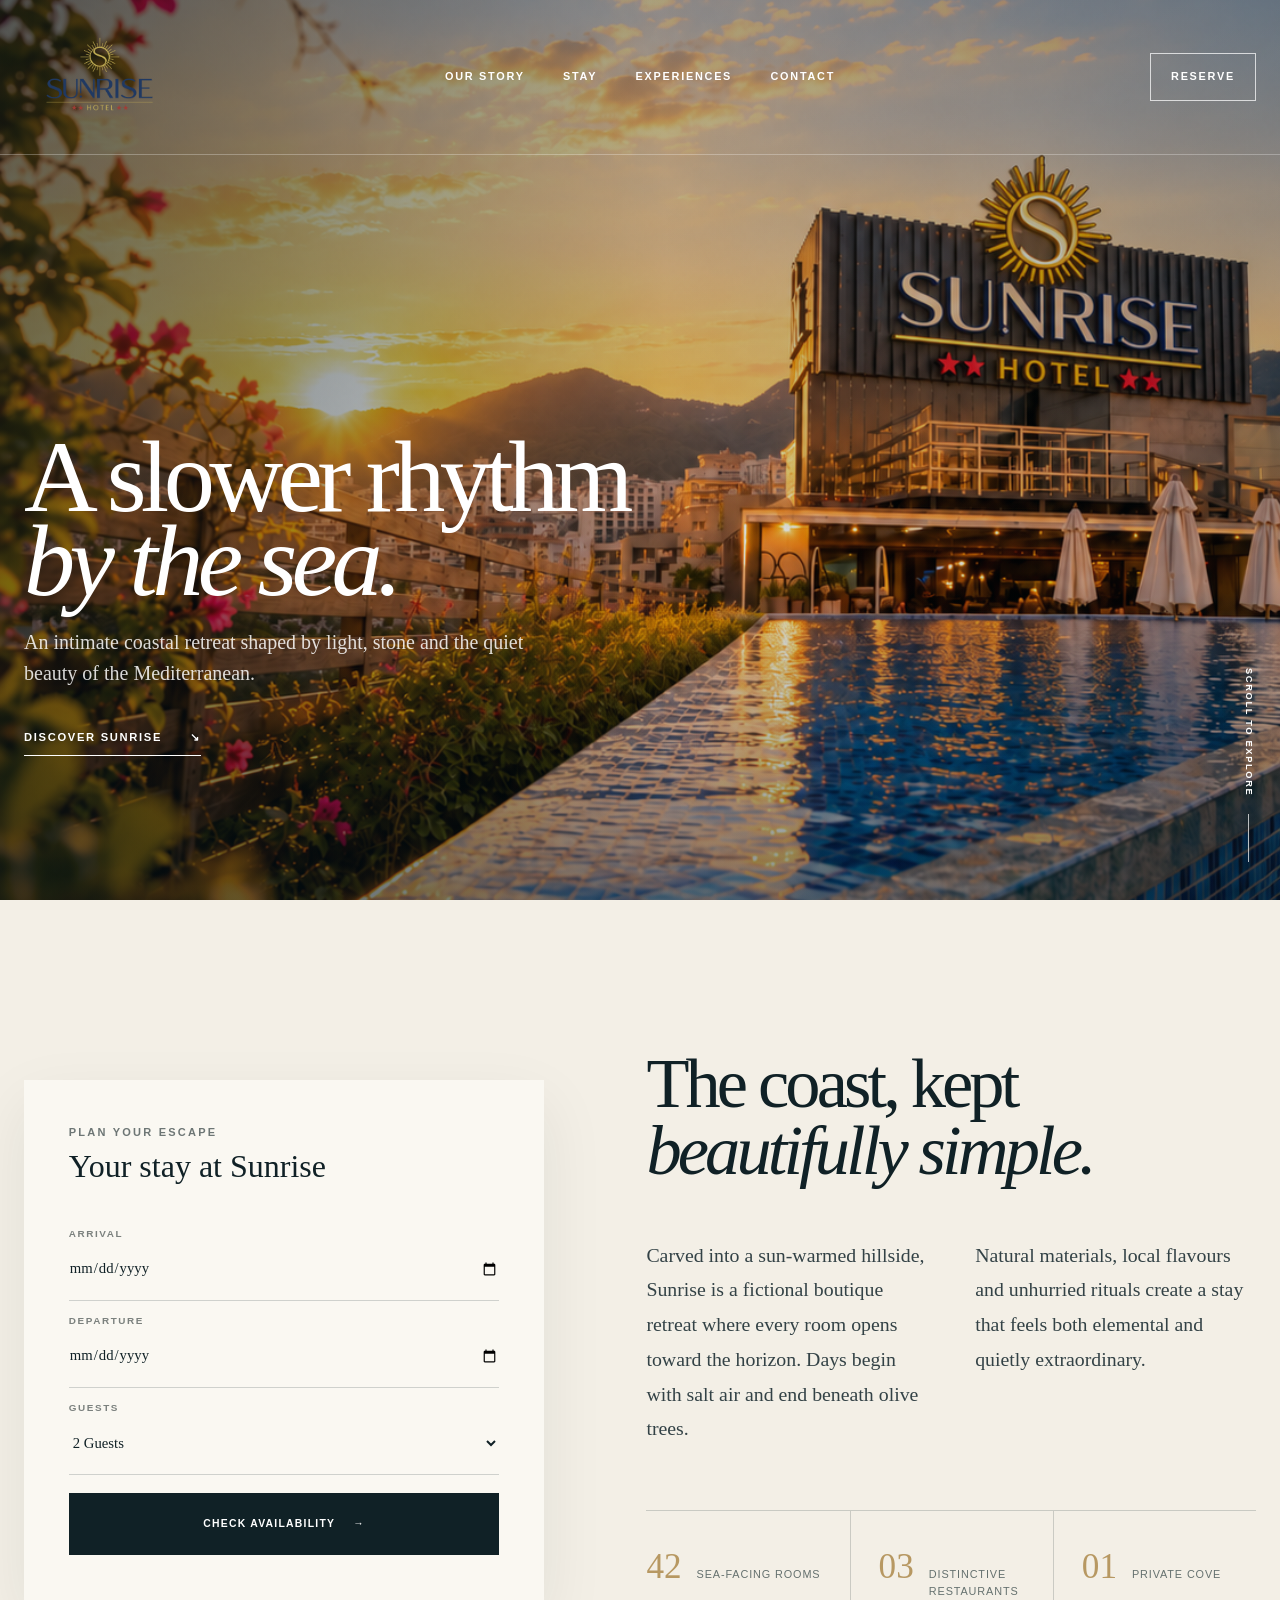
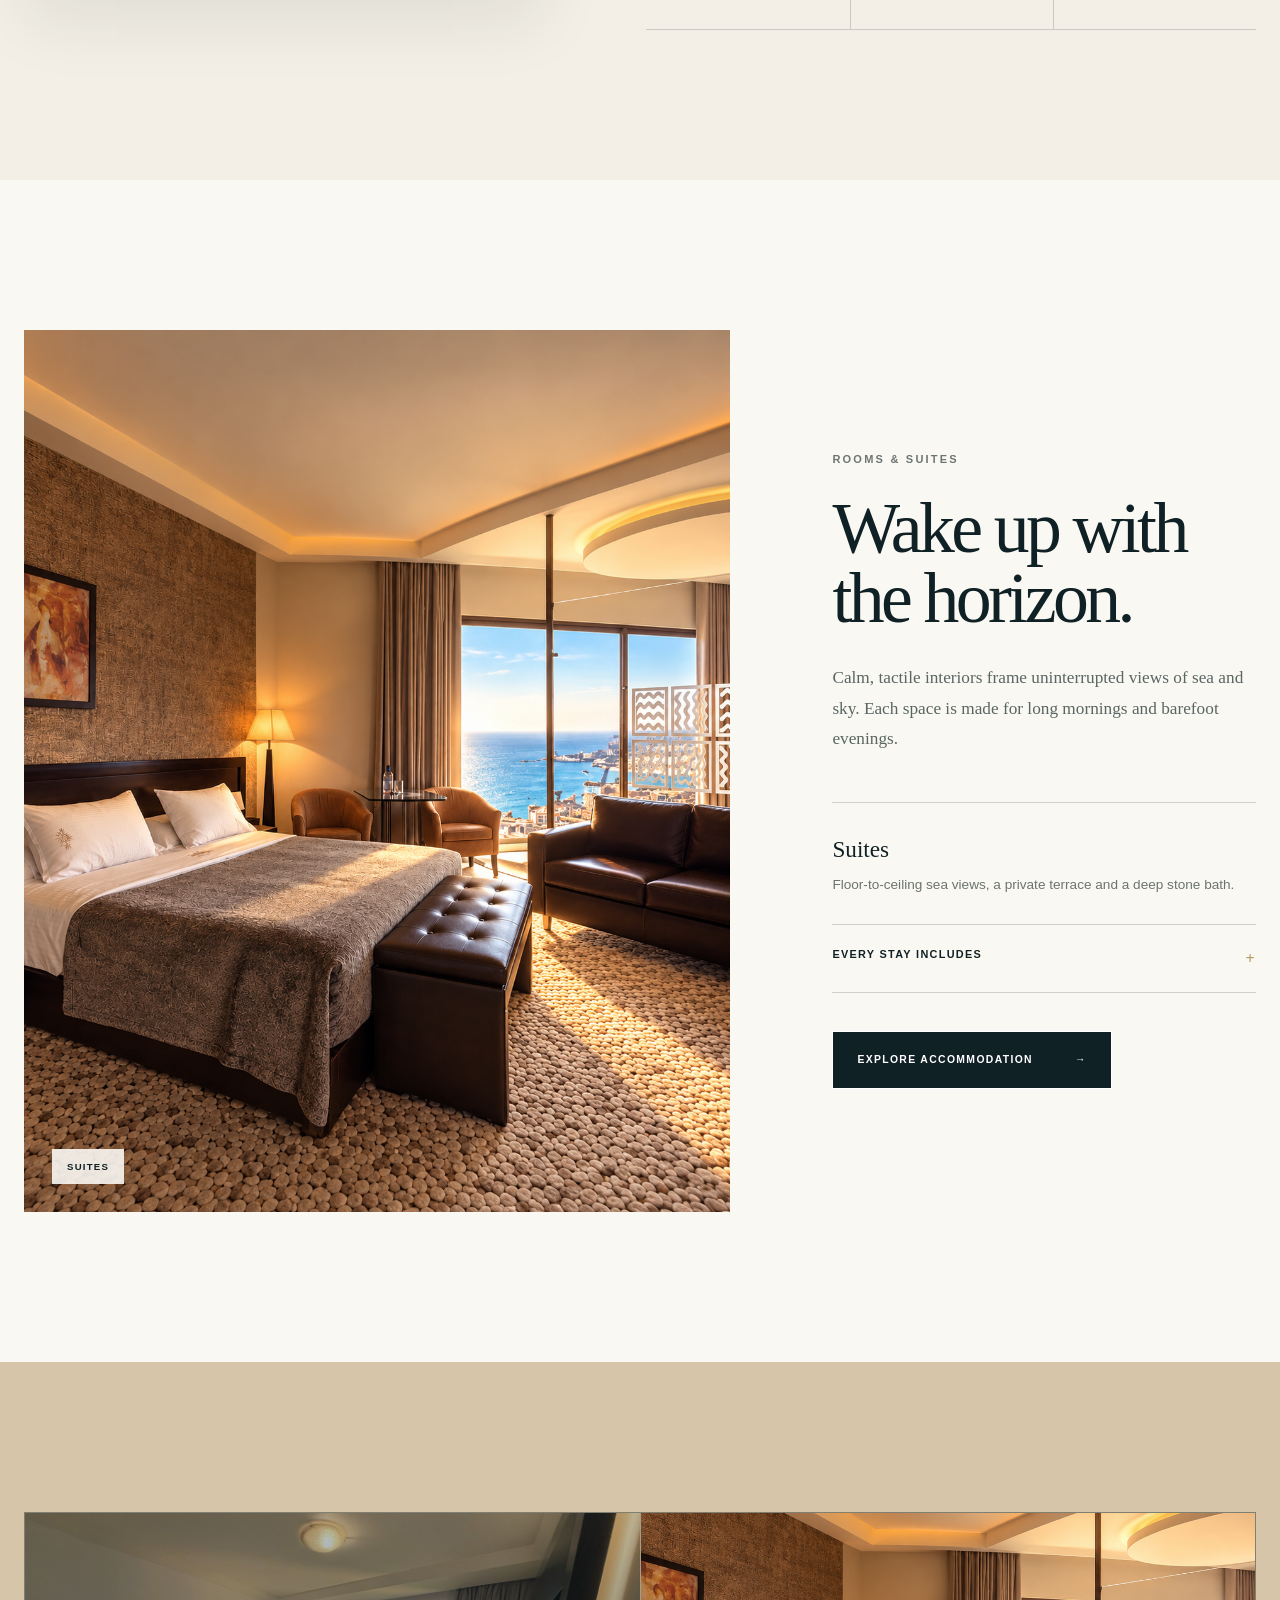
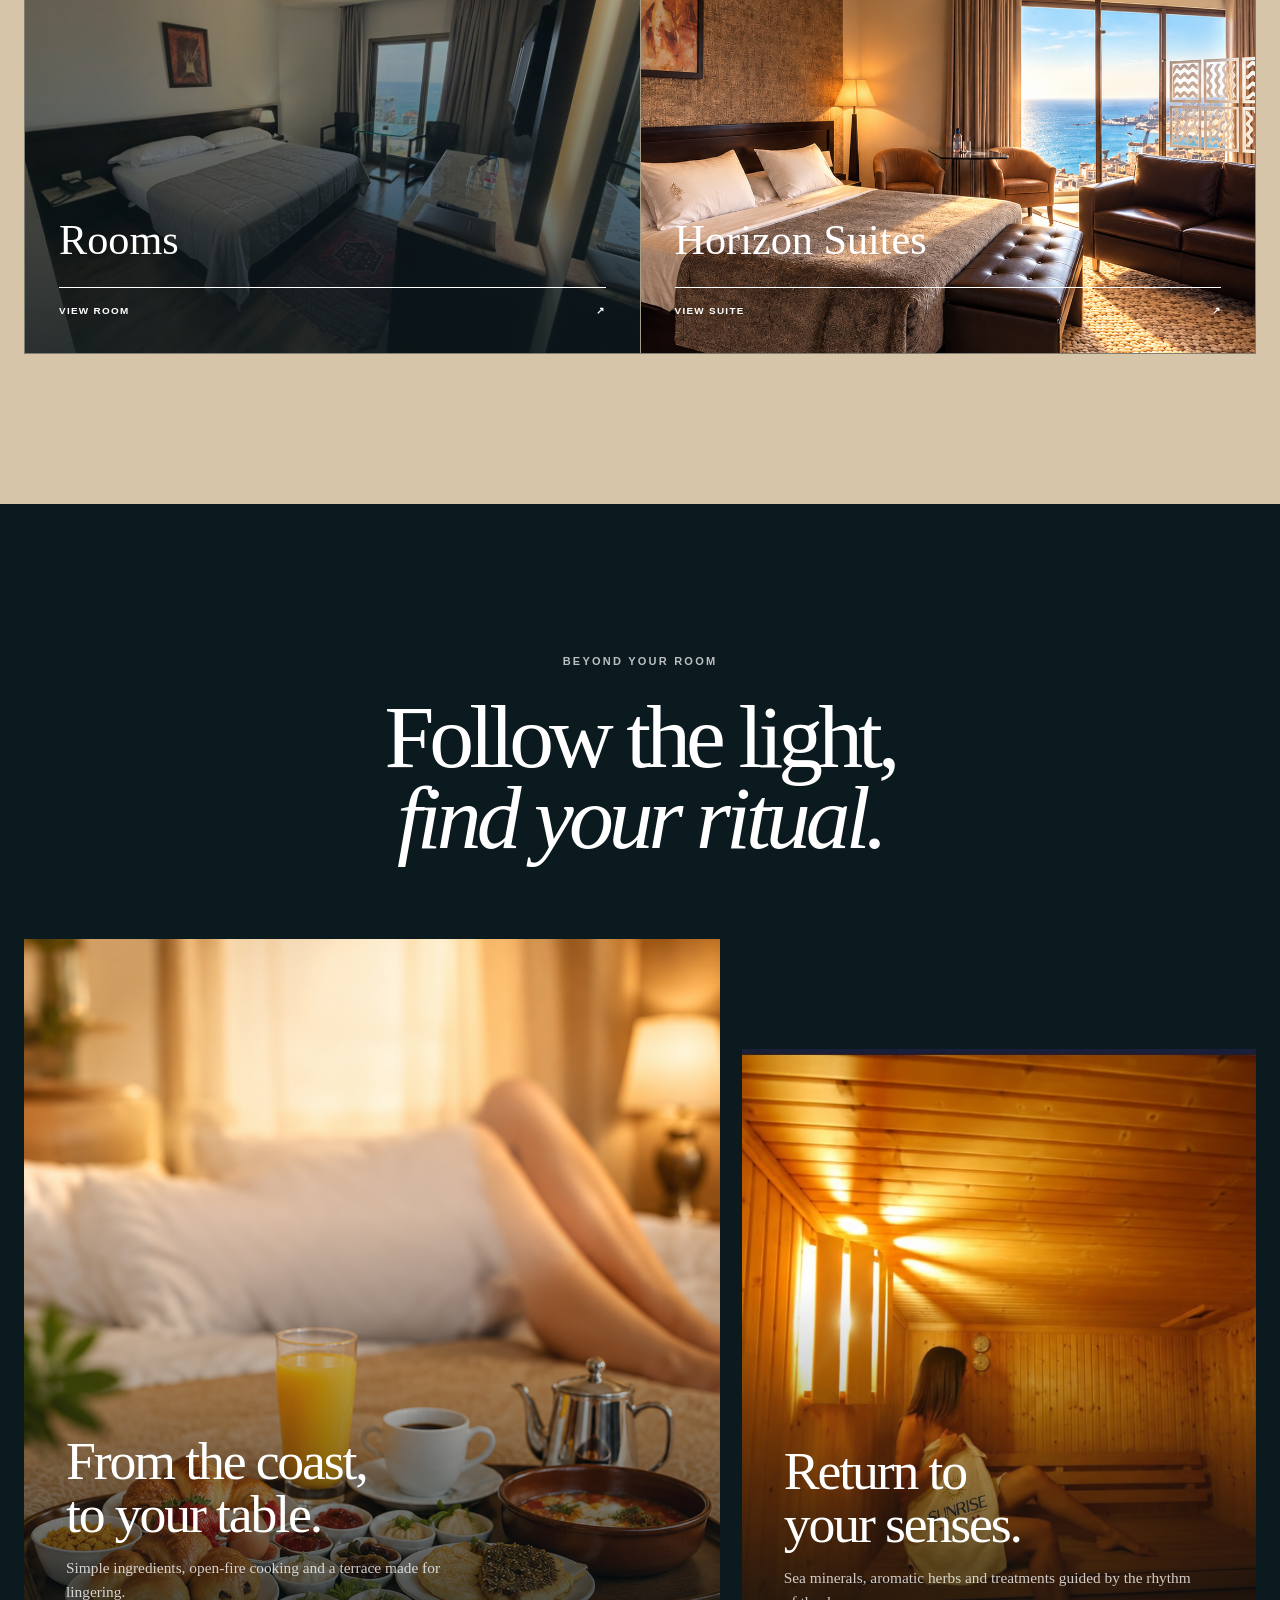
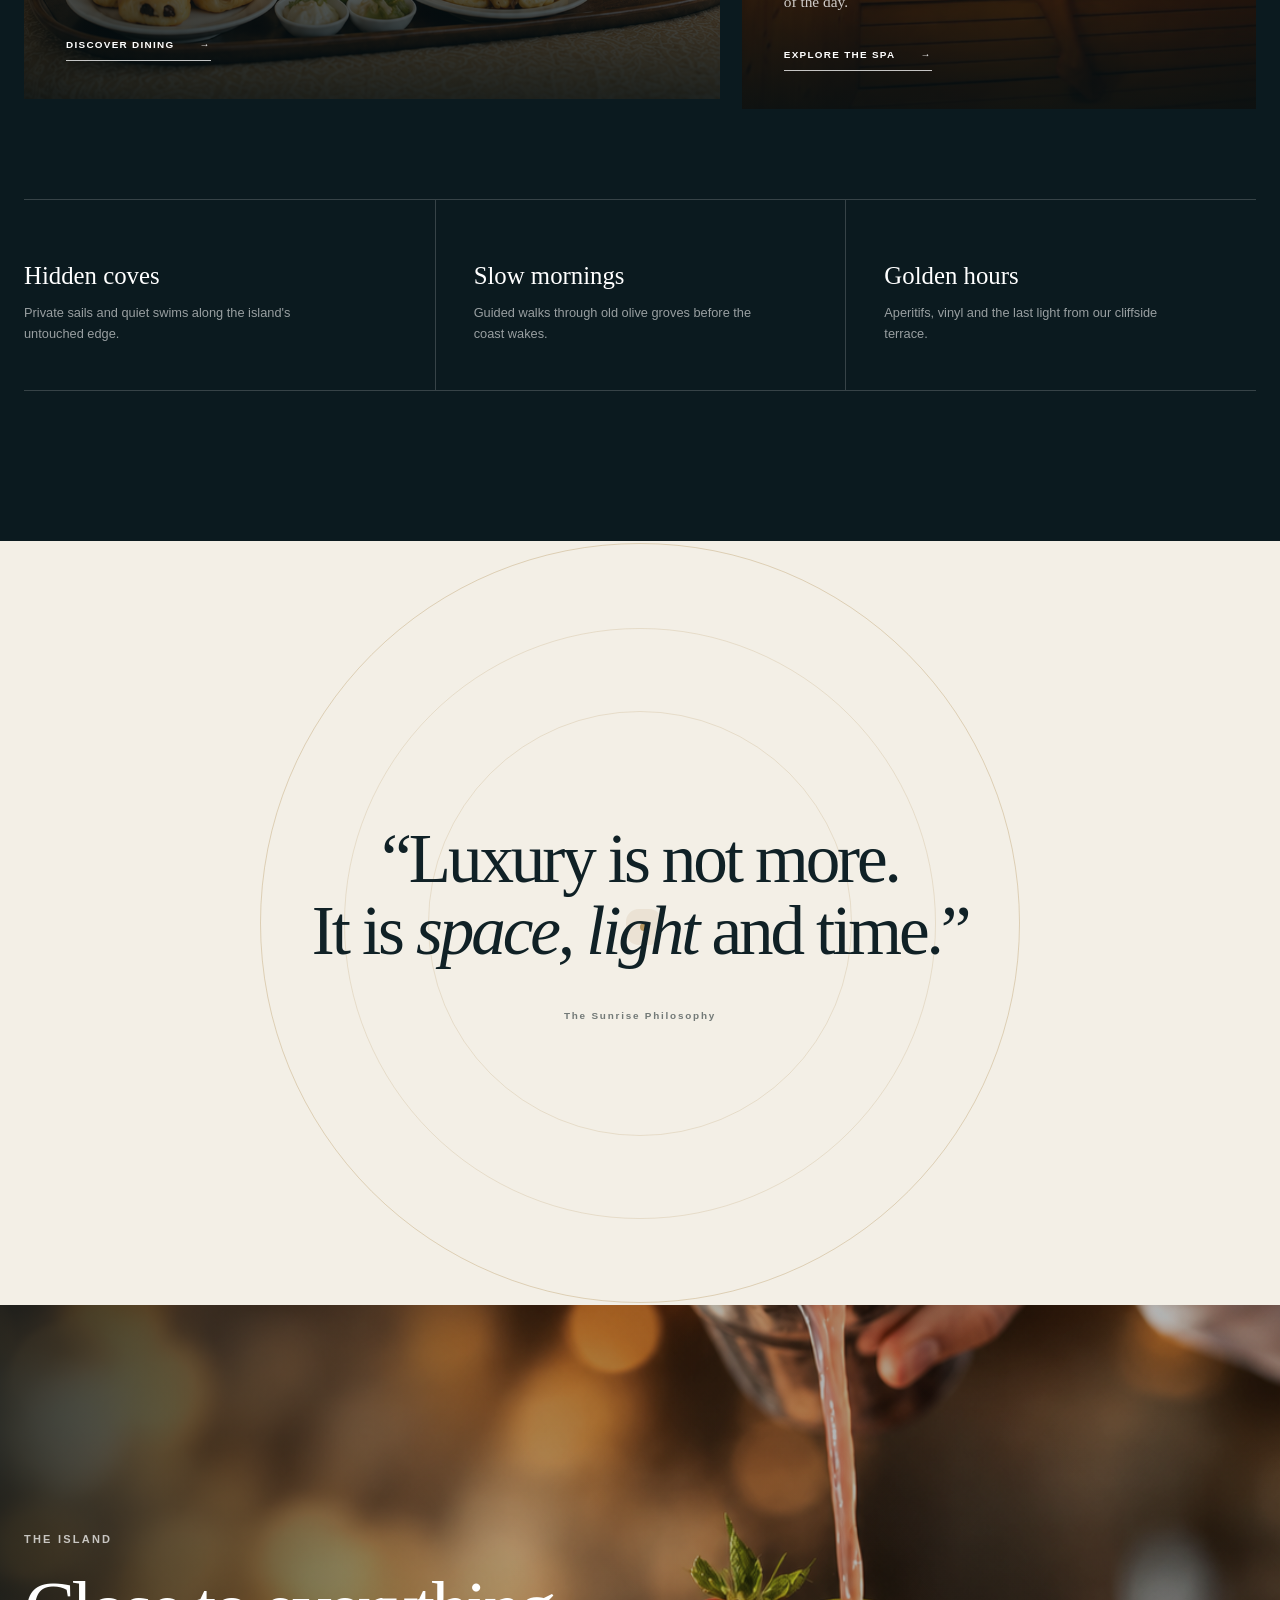
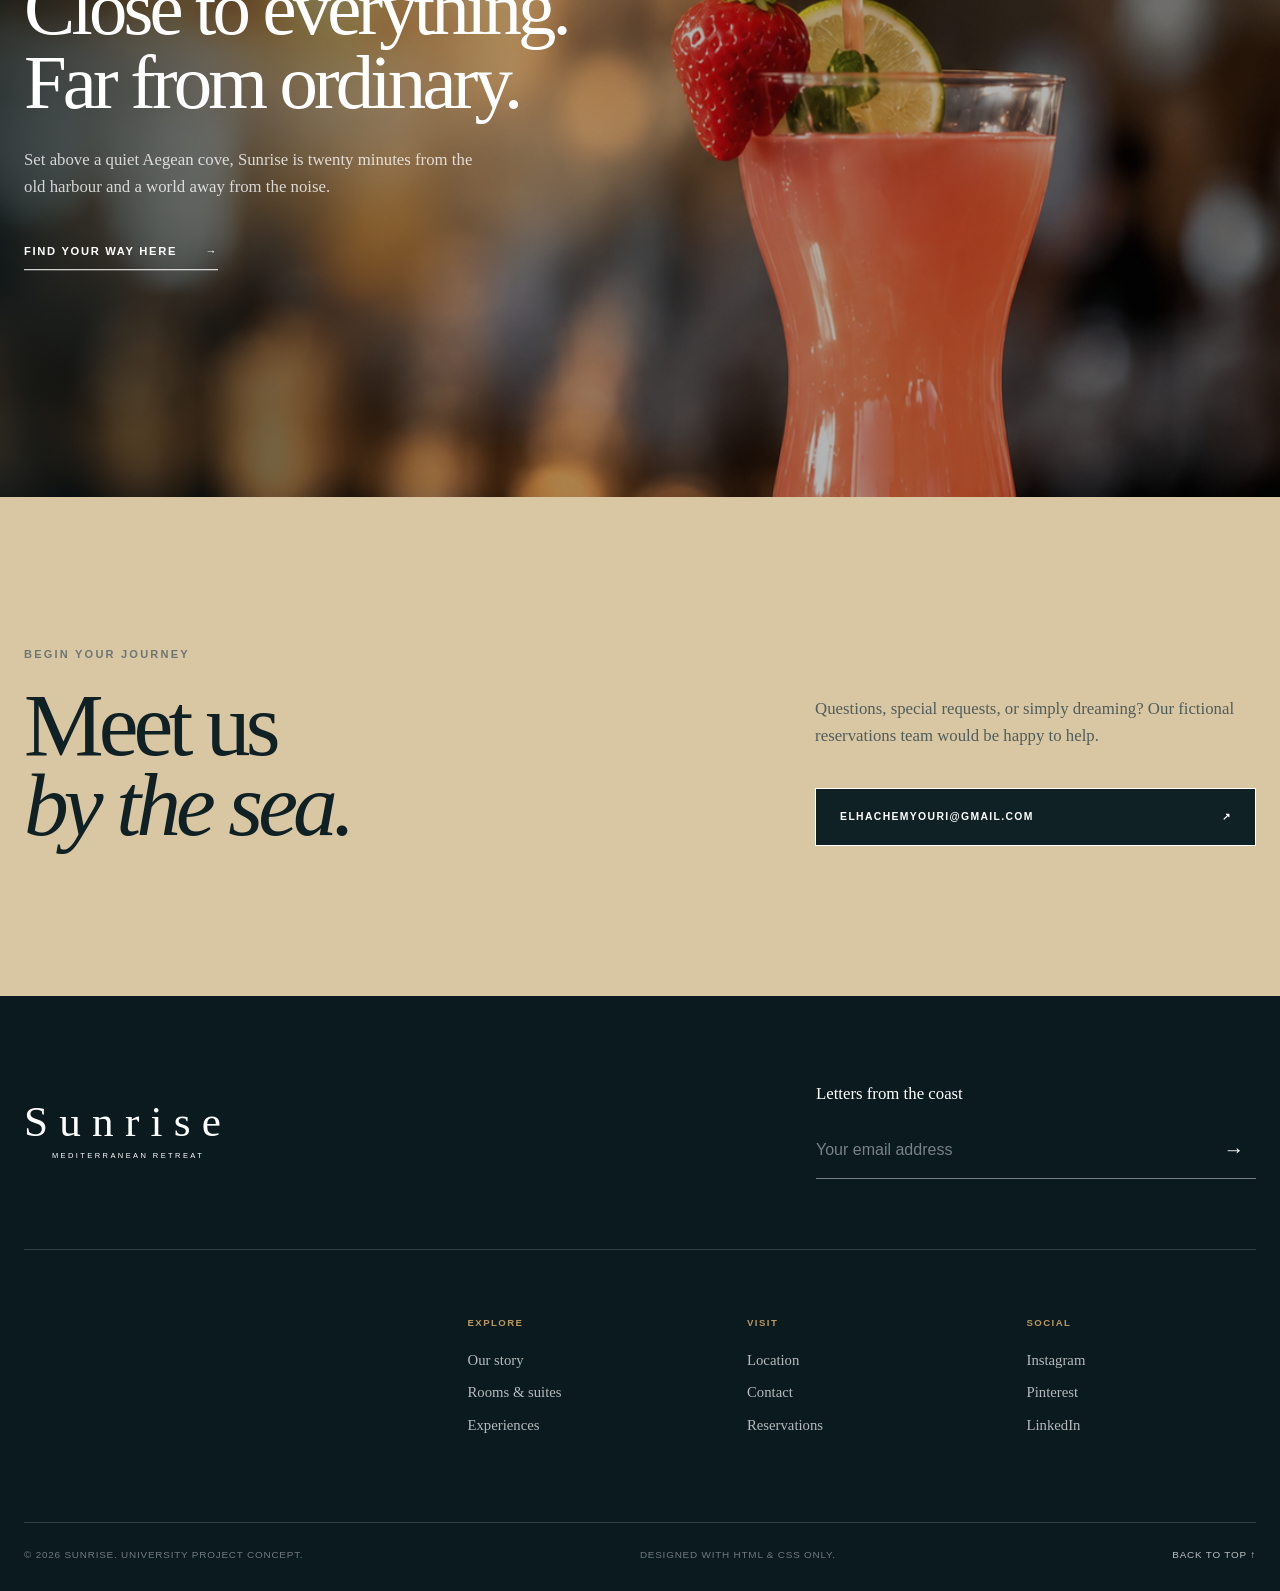
==== homepage.html @ 2a5be95f "Publish Sunrise Hotel website" ====
<!DOCTYPE html>
<html lang="en">
<head>
    <meta charset="UTF-8">
    <meta name="viewport" content="width=device-width, initial-scale=1.0">
    <meta name="description" content="Solara is a fictional Mediterranean retreat created as a university web design project.">
    <title>Sunrise Hotel</title>
    <link rel="stylesheet" href="homepage.css">
</head>
<body>
    <a class="skip-link" href="#main-content">Skip to main content</a>

    <header class="hero" id="home">
        <nav class="site-nav" aria-label="Main navigation">
            <a class="brand brand-header" href="#home" aria-label="Sunrise Hotel home">
                <img class="brand-logo" src="assets/images/sunrise-logo.png" alt="">
            </a>

            <input class="nav-toggle" type="checkbox" id="nav-toggle" aria-label="Open navigation menu">
            <label class="nav-toggle-label" for="nav-toggle" aria-hidden="true">
                <span></span><span></span>
            </label>

            <div class="nav-links">
                <a href="#story">Our story</a>
                <a href="#stay">Stay</a>
                <a href="#experiences">Experiences</a>
                <a href="#contact">Contact</a>
            </div>

            <a class="nav-book" href="#booking">Reserve</a>
        </nav>

        <div class="hero-shade"></div>
        <div class="hero-content">
            <h1>A slower rhythm<br><em>by the sea.</em></h1>
            <p class="hero-copy">An intimate coastal retreat shaped by light, stone and the quiet beauty of the Mediterranean.</p>
            <a class="text-link text-link-light" href="#story">Discover Sunrise <span aria-hidden="true">↘</span></a>
        </div>

        <a class="scroll-cue" href="#booking" aria-label="Scroll to booking">
            <span>Scroll to explore</span>
            <i aria-hidden="true"></i>
        </a>
    </header>

    <main id="main-content">
        <section class="introduction section-pad" id="story" aria-labelledby="story-title">
            <div class="intro-main">
                <h2 id="story-title">The coast, kept<br><em>beautifully simple.</em></h2>
                <div class="intro-copy">
                    <p>Carved into a sun-warmed hillside, Sunrise is a fictional boutique retreat where every room opens toward the horizon. Days begin with salt air and end beneath olive trees.</p>
                    <p>Natural materials, local flavours and unhurried rituals create a stay that feels both elemental and quietly extraordinary.</p>
                </div>
                <div class="intro-facts" aria-label="Hotel highlights">
                    <div><strong>42</strong><span>Sea-facing rooms</span></div>
                    <div><strong>03</strong><span>Distinctive restaurants</span></div>
                    <div><strong>01</strong><span>Private cove</span></div>
                </div>
            </div>

            <aside class="booking-card" id="booking" aria-labelledby="booking-title">
                <div class="booking-heading">
                    <div>
                        <p class="eyebrow">Plan your escape</p>
                        <h2 id="booking-title">Your stay at Sunrise</h2>
                    </div>
                </div>

                <form class="booking-form" action="#stay" method="get">
                    <label>
                        <span>Arrival</span>
                        <input type="date" name="arrival" aria-label="Arrival date" required>
                    </label>
                    <label>
                        <span>Departure</span>
                        <input type="date" name="departure" aria-label="Departure date" required>
                    </label>
                    <label>
                        <span>Guests</span>
                        <select name="guests" aria-label="Number of guests">
                            <option>2 Guests</option>
                            <option>1 Guest</option>
                            <option>3 Guests</option>
                            <option>4 Guests</option>
                        </select>
                    </label>
                    <button type="submit">Check availability <span aria-hidden="true">→</span></button>
                </form>
            </aside>
        </section>

        <section class="stay section-pad" id="stay">
            <div class="stay-image-wrap">
                <img src="assets/images/Room.png" alt="Warm, light-filled suite overlooking the Mediterranean Sea">
                <p class="image-note">Suites</p>
            </div>

            <div class="stay-content">
                <p class="eyebrow">Rooms &amp; suites</p>
                <h2>Wake up with<br>the horizon.</h2>
                <p class="lead">Calm, tactile interiors frame uninterrupted views of sea and sky. Each space is made for long mornings and barefoot evenings.</p>

                <div class="room-feature">
                    <div>
                        <h3>Suites</h3>
                        <p>Floor-to-ceiling sea views, a private terrace and a deep stone bath.</p>
                    </div>
                </div>

                <details>
                    <summary>Every stay includes <span aria-hidden="true">+</span></summary>
                    <ul>
                        <li>Daily Mediterranean breakfast</li>
                        <li>Private cove and wellness access</li>
                        <li>Sunset aperitif on arrival</li>
                    </ul>
                </details>

                <a class="button button-dark" href="#rooms">Explore accommodation <span aria-hidden="true">→</span></a>
            </div>
        </section>

        <section class="room-list section-pad" id="rooms" aria-labelledby="rooms-heading">

            <div class="room-grid">
                <article class="room-card room-card-featured">
                    <div class="room-card-top"></div>
                    <div>
                        <h3>Rooms</h3>
                        <a href="#booking">View room <span aria-hidden="true">↗</span></a>
                    </div>
                </article>
                <article class="room-card" style="background: url('assets/images/Room.png') center / cover no-repeat;">
                    <div class="room-card-top"></div>
                    <div style="color:white;">
                        <h3>Horizon Suites</h3>
                        <a href="#booking">View suite <span aria-hidden="true">↗</span></a>
                    </div>
                </article>
            </div>
        </section>

        <section class="experiences section-pad" id="experiences">
            <div class="experiences-heading">
                <p class="eyebrow eyebrow-light">Beyond your room</p>
                <h2>Follow the light,<br><em>find your ritual.</em></h2>
            </div>

            <div class="experience-grid">
                <article class="experience-card experience-card-dining">
                    <img src="assets/images/Food.png" alt="Candlelit Mediterranean dining terrace overlooking the coast">
                    <div class="experience-card-copy">
                        <h3>From the coast,<br>to your table.</h3>
                        <p>Simple ingredients, open-fire cooking and a terrace made for lingering.</p>
                        <a href="#contact">Discover dining <span aria-hidden="true">→</span></a>
                    </div>
                </article>

                <article class="experience-card experience-card-spa">
                    <img src="assets/images/Spagirl.jpeg" alt="Natural stone spa with a soaking pool overlooking the sea">
                    <div class="experience-card-copy">
                        <h3>Return to<br>your senses.</h3>
                        <p>Sea minerals, aromatic herbs and treatments guided by the rhythm of the day.</p>
                        <a href="#contact">Explore the spa <span aria-hidden="true">→</span></a>
                    </div>
                </article>
            </div>

            <div class="micro-experiences">
                <div><h3>Hidden coves</h3><p>Private sails and quiet swims along the island's untouched edge.</p></div>
                <div><h3>Slow mornings</h3><p>Guided walks through old olive groves before the coast wakes.</p></div>
                <div><h3>Golden hours</h3><p>Aperitifs, vinyl and the last light from our cliffside terrace.</p></div>
            </div>
        </section>

        <section class="pause section-pad" aria-label="Sunrise philosophy">
            <div class="pause-orbit" aria-hidden="true"><span></span></div>
            <blockquote>“Luxury is not more.<br>It is <em>space, light</em> and time.”</blockquote>
            <p>The Sunrise Philosophy</p>
        </section>

        <section class="place" aria-labelledby="place-heading">
            <img src="assets/images/Drink.png" alt="Bartender pouring a cocktail">
            <div class="place-panel">
                <p class="eyebrow eyebrow-light">The island</p>
                <h2 id="place-heading">Close to everything.<br>Far from ordinary.</h2>
                <p>Set above a quiet Aegean cove, Sunrise is twenty minutes from the old harbour and a world away from the noise.</p>
                <a class="text-link text-link-light" href="#contact">Find your way here <span aria-hidden="true">→</span></a>
            </div>
        </section>

        <section class="contact section-pad" id="contact">
            <div class="contact-intro">
                <p class="eyebrow">Begin your journey</p>
                <h2>Meet us<br><em>by the sea.</em></h2>
            </div>
            <div class="contact-actions">
                <p>Questions, special requests, or simply dreaming? Our fictional reservations team would be happy to help.</p>
                <a class="button button-dark" href="mailto:elhachemyouri@gmail.com">elhachemyouri@gmail.com <span aria-hidden="true">↗</span></a>
            </div>
        </section>
    </main>

    <footer>
        <div class="footer-top">
            <a class="brand brand-footer" href="#home">
                <span class="brand-name">Sunrise</span>
                <span class="brand-tagline">Mediterranean Retreat</span>
            </a>
            <div class="newsletter">
                <p>Letters from the coast</p>
                <form action="#contact" method="get">
                    <label class="sr-only" for="email">Email address</label>
                    <input id="email" type="email" name="email" placeholder="Your email address" required>
                    <button type="submit" aria-label="Subscribe">→</button>
                </form>
            </div>
        </div>

        <div class="footer-links">
            <div><span>Explore</span><a href="#story">Our story</a><a href="#stay">Rooms &amp; suites</a><a href="#experiences">Experiences</a></div>
            <div><span>Visit</span><a href="#place-heading">Location</a><a href="#contact">Contact</a><a href="#booking">Reservations</a></div>
            <div><span>Social</span><a href="#contact">Instagram</a><a href="#contact">Pinterest</a><a href="#contact">LinkedIn</a></div>
        </div>

        <div class="footer-bottom">
            <p>© 2026 Sunrise. University project concept.</p>
            <p>Designed with HTML &amp; CSS only.</p>
            <a href="#home">Back to top ↑</a>
        </div>
    </footer>
</body>
</html>
---- homepage.css ----
:root {
    --ink: #102126;
    --ink-soft: #334246;
    --navy: #10262d;
    --deep: #0b1a1f;
    --sand: #d9c6a2;
    --gold: #b79862;
    --cream: #f3efe6;
    --paper: #faf8f2;
    --line: rgba(16, 33, 38, 0.18);
    --serif: Georgia, "Times New Roman", serif;
    --sans: "Helvetica Neue", Helvetica, Arial, sans-serif;
    --page: min(100% - 48px, 1440px);
}

*,
*::before,
*::after {
    box-sizing: border-box;
}

html {
    scroll-behavior: smooth;
}

body {
    margin: 0;
    background: var(--cream);
    color: var(--ink);
    font-family: var(--sans);
    font-size: 16px;
    line-height: 1.6;
    overflow-x: hidden;
}

body,
button,
input,
select {
    font-family: var(--sans);
}

img {
    display: block;
    max-width: 100%;
}

a {
    color: inherit;
    text-decoration: none;
}

button,
input,
select {
    font: inherit;
}

button,
summary,
a {
    -webkit-tap-highlight-color: transparent;
}

::selection {
    background: var(--gold);
    color: var(--paper);
}

.skip-link {
    position: fixed;
    top: 12px;
    left: 12px;
    z-index: 1000;
    padding: 10px 16px;
    background: var(--paper);
    color: var(--ink);
    transform: translateY(-150%);
    transition: transform 180ms ease;
}

.skip-link:focus {
    transform: translateY(0);
}

.sr-only {
    position: absolute;
    width: 1px;
    height: 1px;
    padding: 0;
    margin: -1px;
    overflow: hidden;
    clip: rect(0, 0, 0, 0);
    white-space: nowrap;
    border: 0;
}

.section-pad {
    padding: 150px max(24px, calc((100vw - 1440px) / 2));
}

.eyebrow {
    margin: 0;
    color: #6d7675;
    font-size: 0.69rem;
    font-weight: 600;
    letter-spacing: 0.2em;
    line-height: 1.4;
    text-transform: uppercase;
}

.eyebrow-light {
    color: rgba(255, 255, 255, 0.72);
}

.hero {
    position: relative;
    min-height: 100svh;
    color: #fff;
    background: #597581 url("assets/images/Sunset.png") center center / cover no-repeat;
    isolation: isolate;
}

.hero-shade {
    position: absolute;
    inset: 0;
    z-index: -1;
    background:
        linear-gradient(90deg, rgba(5, 18, 22, 0.54) 0%, rgba(5, 18, 22, 0.12) 52%, rgba(5, 18, 22, 0.2) 100%),
        linear-gradient(0deg, rgba(5, 18, 22, 0.38), transparent 35%, rgba(5, 18, 22, 0.24));
}

.site-nav {
    position: relative;
    z-index: 20;
    width: 100%;
    min-height: 112px;
    padding: 26px max(24px, calc((100vw - 1440px) / 2));
    display: grid;
    grid-template-columns: 1fr auto 1fr;
    align-items: center;
    gap: 30px;
    border-bottom: 1px solid rgba(255, 255, 255, 0.28);
}

.brand {
    display: inline-flex;
    width: max-content;
    flex-direction: column;
    align-items: center;
    line-height: 1;
}

.brand-header {
    padding: 7px 11px;

}

.brand-logo {
    width: clamp(118px, 10vw, 150px);
    height: auto;
}

.brand-name {
    font-family: var(--serif);
    font-size: 1.65rem;
    letter-spacing: 0.26em;
}

.brand-tagline {
    margin-top: 8px;
    font-size: 0.47rem;
    font-weight: 500;
    letter-spacing: 0.32em;
    text-transform: uppercase;
}

.nav-links {
    display: flex;
    align-items: center;
    gap: clamp(22px, 3vw, 48px);
}

.nav-links a,
.nav-book {
    position: relative;
    font-size: 0.68rem;
    font-weight: 600;
    letter-spacing: 0.16em;
    text-transform: uppercase;
}

.nav-links a::after {
    content: "";
    position: absolute;
    left: 0;
    bottom: -8px;
    width: 100%;
    height: 1px;
    background: currentColor;
    transform: scaleX(0);
    transform-origin: right;
    transition: transform 240ms ease;
}

.nav-links a:hover::after,
.nav-links a:focus-visible::after {
    transform: scaleX(1);
    transform-origin: left;
}

.nav-book {
    justify-self: end;
    padding: 14px 20px;
    border: 1px solid rgba(255, 255, 255, 0.72);
    transition: background 200ms ease, color 200ms ease;
}

.nav-book:hover,
.nav-book:focus-visible {
    background: #fff;
    color: var(--ink);
}

.nav-toggle,
.nav-toggle-label {
    display: none;
}

.hero-content {
    position: absolute;
    left: max(24px, calc((100vw - 1440px) / 2));
    bottom: clamp(100px, 16vh, 170px);
    width: min(760px, calc(100% - 48px));
    animation: hero-in 900ms 160ms both cubic-bezier(.2, .75, .25, 1);
}

.hero h1 {
    margin: 26px 0 24px;
    font-family: var(--serif);
    font-size: clamp(4rem, 8vw, 8.5rem);
    font-weight: 400;
    letter-spacing: -0.055em;
    line-height: 0.82;
}

.hero h1 em,
.intro-main h2 em,
.experiences-heading h2 em,
.contact-intro h2 em,
.pause blockquote em {
    font-weight: 400;
}

.hero-copy {
    width: min(520px, 100%);
    margin: 0 0 34px;
    color: rgba(255, 255, 255, 0.84);
    font-family: var(--serif);
    font-size: clamp(1rem, 1.6vw, 1.25rem);
    line-height: 1.55;
}

.text-link {
    display: inline-flex;
    align-items: center;
    gap: 28px;
    padding-bottom: 8px;
    border-bottom: 1px solid currentColor;
    font-size: 0.7rem;
    font-weight: 600;
    letter-spacing: 0.15em;
    text-transform: uppercase;
    transition: gap 220ms ease;
}

.text-link:hover,
.text-link:focus-visible {
    gap: 38px;
}

.text-link-light {
    color: #fff;
}

.scroll-cue {
    position: absolute;
    right: max(24px, calc((100vw - 1440px) / 2));
    bottom: 38px;
    display: flex;
    align-items: center;
    gap: 18px;
    font-size: 0.58rem;
    font-weight: 600;
    letter-spacing: 0.18em;
    text-transform: uppercase;
    writing-mode: vertical-rl;
}

.scroll-cue i {
    display: block;
    width: 1px;
    height: 48px;
    background: rgba(255, 255, 255, 0.7);
}

@keyframes hero-in {
    from {
        opacity: 0;
        transform: translateY(32px);
    }

    to {
        opacity: 1;
        transform: translateY(0);
    }
}

.booking-card {
    grid-area: booking;
    position: relative;
    z-index: 5;
    width: 100%;
    max-width: 520px;
    aspect-ratio: 1 / 1;
    margin: 0;
    padding: clamp(34px, 3.5vw, 54px);
    display: flex;
    flex-direction: column;
    justify-self: start;
    align-self: center;
    gap: 30px;
    background: var(--paper);
    box-shadow: 0 24px 60px rgba(24, 35, 36, 0.08);
}

.booking-heading {
    display: flex;
    align-items: flex-start;
    gap: 26px;
}

.booking-number,
.feature-number {
    color: var(--gold);
    font-family: var(--serif);
    font-size: 0.78rem;
}

.booking-heading h2 {
    margin: 9px 0 0;
    font-family: var(--serif);
    font-size: clamp(1.8rem, 2.5vw, 2.45rem);
    font-weight: 400;
    line-height: 1.1;
}

.booking-form {
    display: flex;
    flex: 1;
    flex-direction: column;
    gap: 0;
}

.booking-form label {
    min-width: 0;
    padding: 12px 0;
    border-bottom: 1px solid var(--line);
}

.booking-form label span {
    display: block;
    margin-bottom: 8px;
    color: #7b817e;
    font-size: 0.62rem;
    font-weight: 600;
    letter-spacing: 0.16em;
    text-transform: uppercase;
}

.booking-form input,
.booking-form select {
    width: 100%;
    min-height: 38px;
    padding: 0;
    border: 0;
    outline: 0;
    background: transparent;
    color: var(--ink);
    font-family: var(--serif);
    font-size: 0.92rem;
}

.booking-form button {
    min-height: 62px;
    margin-top: auto;
    border: 1px solid var(--ink);
    background: var(--ink);
    color: #fff;
    cursor: pointer;
    font-size: 0.65rem;
    font-weight: 600;
    letter-spacing: 0.12em;
    text-transform: uppercase;
    transition: background 200ms ease, color 200ms ease;
}

.booking-form button span {
    margin-left: 14px;
}

.booking-form button:hover,
.booking-form button:focus-visible {
    background: transparent;
    color: var(--ink);
}

.introduction {
    display: grid;
    grid-template-columns: minmax(390px, 520px) minmax(0, 1fr);
    grid-template-areas: "booking story";
    align-items: center;
    gap: clamp(70px, 8vw, 135px);
    background: var(--cream);
}

.intro-main {
    grid-area: story;
    min-width: 0;
}

.intro-aside {
    display: flex;
    flex-direction: column;
    justify-content: space-between;
}

.sun-mark {
    position: relative;
    display: block;
    width: 76px;
    height: 76px;
    margin-top: 70px;
    border: 1px solid var(--gold);
    border-radius: 50%;
}

.sun-mark::before,
.sun-mark::after {
    content: "";
    position: absolute;
    inset: 50% auto auto 50%;
    width: 104px;
    height: 1px;
    background: var(--gold);
    transform: translate(-50%, -50%);
}

.sun-mark::after {
    transform: translate(-50%, -50%) rotate(90deg);
}

.intro-main h2 {
    max-width: 800px;
    margin: 0 0 54px;
    font-family: var(--serif);
    font-size: clamp(3.4rem, 5.5vw, 6.3rem);
    font-weight: 400;
    letter-spacing: -0.055em;
    line-height: 0.95;
}

.intro-copy {
    display: grid;
    grid-template-columns: repeat(2, minmax(0, 1fr));
    gap: 48px;
    max-width: 800px;
}

.intro-copy p {
    margin: 0;
    color: var(--ink-soft);
    font-family: var(--serif);
    font-size: clamp(1.05rem, 1.55vw, 1.28rem);
    line-height: 1.75;
}

.intro-facts {
    margin-top: 64px;
    display: grid;
    grid-template-columns: repeat(3, 1fr);
    border-top: 1px solid var(--line);
    border-bottom: 1px solid var(--line);
}

.intro-facts div {
    padding: 28px 24px 28px 0;
    display: flex;
    align-items: baseline;
    gap: 15px;
}

.intro-facts div+div {
    padding-left: 28px;
    border-left: 1px solid var(--line);
}

.intro-facts strong {
    color: var(--gold);
    font-family: var(--serif);
    font-size: 2.2rem;
    font-weight: 400;
}

.intro-facts span {
    color: #65716f;
    font-size: 0.68rem;
    letter-spacing: 0.08em;
    text-transform: uppercase;
}

.stay {
    display: grid;
    grid-template-columns: minmax(0, 1.5fr) minmax(360px, 0.9fr);
    align-items: center;
    gap: clamp(55px, 8vw, 130px);
    background: var(--paper);
}

.stay-image-wrap {
    position: relative;
    min-height: 720px;
    margin-left: min(0px, calc((100vw - 1440px) / -2));
    overflow: hidden;
}

.stay-image-wrap img {
    width: 100%;
    height: 100%;
    min-height: 720px;
    object-fit: cover;
    transition: transform 900ms cubic-bezier(.2, .75, .25, 1);
}

.stay-image-wrap:hover img {
    transform: scale(1.025);
}

.image-note {
    position: absolute;
    left: 28px;
    bottom: 28px;
    margin: 0;
    padding: 10px 15px;
    background: rgba(250, 248, 242, 0.9);
    font-size: 0.6rem;
    font-weight: 600;
    letter-spacing: 0.13em;
    text-transform: uppercase;
}

.stay-content h2 {
    margin: 25px 0 30px;
    font-family: var(--serif);
    font-size: clamp(3.3rem, 5.6vw, 6rem);
    font-weight: 400;
    letter-spacing: -0.05em;
    line-height: 0.98;
}

.stay-content .lead {
    margin: 0 0 48px;
    color: #596664;
    font-family: var(--serif);
    font-size: 1.08rem;
    line-height: 1.75;
}

.room-feature {
    padding: 28px 0;
    display: flex;
    grid-template-columns: 50px 1fr;
    border-top: 1px solid var(--line);
    border-bottom: 1px solid var(--line);
}

.room-feature h3 {
    margin: 0 0 6px;
    font-family: var(--serif);
    font-size: 1.45rem;
    font-weight: 400;
}

.room-feature p {
    margin: 0;
    color: #6b7472;
    font-size: 0.85rem;
}

details {
    border-bottom: 1px solid var(--line);
}

summary {
    padding: 21px 0;
    display: flex;
    justify-content: space-between;
    cursor: pointer;
    list-style: none;
    font-size: 0.68rem;
    font-weight: 600;
    letter-spacing: 0.12em;
    text-transform: uppercase;
}

summary::-webkit-details-marker {
    display: none;
}

summary span {
    color: var(--gold);
    font-family: var(--serif);
    font-size: 1rem;
    transition: transform 180ms ease;
}

details[open] summary span {
    transform: rotate(45deg);
}

details ul {
    margin: 0;
    padding: 0 0 24px 20px;
    color: #66716f;
    font-size: 0.85rem;
}

.button {
    min-height: 58px;
    margin-top: 38px;
    padding: 0 24px;
    display: inline-flex;
    align-items: center;
    justify-content: space-between;
    gap: 42px;
    border: 1px solid currentColor;
    font-size: 0.65rem;
    font-weight: 600;
    letter-spacing: 0.13em;
    text-transform: uppercase;
    transition: background 200ms ease, color 200ms ease;
}

.button-dark {
    background: var(--ink);
    color: #fff;
}

.button-dark:hover,
.button-dark:focus-visible {
    background: transparent;
    color: var(--ink);
}

.room-list {
    background: #d6c5a8;
}

.section-heading {
    margin-bottom: 60px;
    display: grid;
    grid-template-columns: 1fr minmax(280px, 0.42fr);
    align-items: end;
    gap: 60px;
}

.section-heading h2 {
    margin: 18px 0 0;
    font-family: var(--serif);
    font-size: clamp(3rem, 5vw, 5.4rem);
    font-weight: 400;
    letter-spacing: -0.045em;
    line-height: 1;
}

.section-heading>p {
    margin: 0;
    color: #4f5d5c;
    font-family: var(--serif);
    font-size: 1rem;
    line-height: 1.65;
}

.room-grid {
    display: grid;
    grid-template-columns: repeat(2, 1fr);
    gap: 1px;
    background: rgba(16, 33, 38, 0.24);
    border: 1px solid rgba(16, 33, 38, 0.24);
}

.room-card {
    min-height: 440px;
    padding: 34px;
    display: flex;
    flex-direction: column;
    justify-content: space-between;
    background: #e6dac6;
    transition: background 280ms ease, color 280ms ease;
}

.room-card-featured {
    position: relative;
    overflow: hidden;
    color: #fff;
    background: linear-gradient(rgba(12, 26, 31, 0.28), rgba(12, 26, 31, 0.75)), url("assets/images/Room.jpeg") center / cover;
}

.room-card-dark {
    background: var(--navy);
    color: #fff;
}

.room-card:not(.room-card-featured):not(.room-card-dark):hover {
    background: var(--paper);
}

.room-card-top {
    display: flex;
    justify-content: space-between;
    font-size: 0.63rem;
    letter-spacing: 0.12em;
    text-transform: uppercase;
}

.room-card p {
    margin: 0 0 8px;
    font-size: 0.63rem;
    letter-spacing: 0.12em;
    text-transform: uppercase;
    opacity: 0.72;
}

.room-card h3 {
    margin: 0 0 26px;
    font-family: var(--serif);
    font-size: clamp(2.2rem, 3.3vw, 3.5rem);
    font-weight: 400;
    line-height: 1;
}

.room-card a {
    display: flex;
    justify-content: space-between;
    padding-top: 15px;
    border-top: 1px solid currentColor;
    font-size: 0.62rem;
    font-weight: 600;
    letter-spacing: 0.13em;
    text-transform: uppercase;
}

.demo-note {
    margin: 18px 0 0;
    color: rgba(16, 33, 38, 0.62);
    font-size: 0.68rem;
}

.experiences {
    color: #fff;
    background: var(--deep);
}

.experiences-heading {
    margin-bottom: 80px;
    text-align: center;
}

.experiences-heading h2 {
    margin: 28px 0 0;
    font-family: var(--serif);
    font-size: clamp(3.8rem, 7vw, 7.5rem);
    font-weight: 400;
    letter-spacing: -0.055em;
    line-height: 0.9;
}

.experience-grid {
    display: grid;
    grid-template-columns: 1.15fr 0.85fr;
    gap: 22px;
    align-items: start;
}

.experience-card {
    position: relative;
    overflow: hidden;
}

.experience-card-dining {
    min-height: 760px;
}

.experience-card-spa {
    min-height: 660px;
    margin-top: 110px;
}

.experience-card img {
    position: absolute;
    inset: 0;
    width: 100%;
    height: 100%;
    object-fit: cover;
    transition: transform 900ms cubic-bezier(.2, .75, .25, 1);
}

.experience-card::after {
    content: "";
    position: absolute;
    inset: 0;
    background: linear-gradient(0deg, rgba(5, 16, 19, 0.88), transparent 64%);
}

.experience-card:hover img {
    transform: scale(1.03);
}

.experience-card-copy {
    position: absolute;
    left: 42px;
    right: 42px;
    bottom: 38px;
    z-index: 2;
}

.experience-card-copy>span {
    font-size: 0.62rem;
    letter-spacing: 0.14em;
    text-transform: uppercase;
    opacity: 0.7;
}

.experience-card-copy h3 {
    margin: 16px 0 15px;
    font-family: var(--serif);
    font-size: clamp(2.5rem, 4.2vw, 4.6rem);
    font-weight: 400;
    letter-spacing: -0.04em;
    line-height: 0.98;
}

.experience-card-copy p {
    max-width: 420px;
    margin: 0 0 25px;
    font-family: var(--serif);
    font-size: 0.96rem;
    opacity: 0.78;
}

.experience-card-copy a {
    display: inline-flex;
    gap: 25px;
    padding-bottom: 7px;
    border-bottom: 1px solid rgba(255, 255, 255, 0.75);
    font-size: 0.62rem;
    font-weight: 600;
    letter-spacing: 0.13em;
    text-transform: uppercase;
}

.micro-experiences {
    margin-top: 90px;
    display: grid;
    grid-template-columns: repeat(3, 1fr);
    border-top: 1px solid rgba(255, 255, 255, 0.18);
    border-bottom: 1px solid rgba(255, 255, 255, 0.18);
}

.micro-experiences>div {
    padding: 42px 38px 46px 0;
}

.micro-experiences>div+div {
    padding-left: 38px;
    border-left: 1px solid rgba(255, 255, 255, 0.18);
}

.micro-experiences span {
    color: var(--gold);
    font-family: var(--serif);
    font-size: 0.78rem;
}

.micro-experiences h3 {
    margin: 14px 0 8px;
    font-family: var(--serif);
    font-size: 1.55rem;
    font-weight: 400;
}

.micro-experiences p {
    max-width: 300px;
    margin: 0;
    color: rgba(255, 255, 255, 0.58);
    font-size: 0.8rem;
}

.pause {
    position: relative;
    min-height: 764px;
    display: flex;
    flex-direction: column;
    align-items: center;
    justify-content: center;
    text-align: center;
    overflow: hidden;
    background: var(--cream);
}

.pause-orbit {
    position: absolute;
    width: min(70vw, 760px);
    aspect-ratio: 1;
    border: 1px solid rgba(183, 152, 98, 0.38);
    border-radius: 50%;
}

.pause-orbit::before,
.pause-orbit::after {
    content: "";
    position: absolute;
    inset: 11%;
    border: 1px solid rgba(183, 152, 98, 0.22);
    border-radius: 50%;
}

.pause-orbit::after {
    inset: 22%;
}

.pause-orbit span {
    position: absolute;
    top: 50%;
    left: 50%;
    width: 8px;
    height: 8px;
    border-radius: 50%;
    background: var(--gold);
    box-shadow: 0 0 0 14px rgba(183, 152, 98, 0.14);
}

.pause blockquote,
.pause>p {
    position: relative;
    z-index: 1;
}

.pause blockquote {
    margin: 0;
    font-family: var(--serif);
    font-size: clamp(2.8rem, 5.4vw, 5.8rem);
    letter-spacing: -0.045em;
    line-height: 1.05;
}

.pause>p {
    margin: 40px 0 0;
    color: #727977;
    font-size: 0.62rem;
    font-weight: 600;
    letter-spacing: 0.18em;
}

.place {
    position: relative;
    width: 100%;
    height: 88vh;
    min-height: 620px;
    color: #fff;
    overflow: hidden;
}

.place>img {
    position: absolute;
    inset: 0;
    display: block;
    width: 100%;
    height: 100%;
    object-fit: cover;
    object-position: center;
    filter: brightness(0.76) saturate(0.85);
}

.place::after {
    content: "";
    position: absolute;
    inset: 0;
    background: linear-gradient(90deg, rgba(6, 20, 24, 0.74), rgba(6, 20, 24, 0.08) 40%);
}

.place-panel {
    position: absolute;
    z-index: 2;
    left: max(24px, calc((100vw - 1440px) / 2));
    top: 50%;
    width: min(610px, calc(100% - 48px));
    transform: translateY(-50%);
}

.place-panel h2 {
    margin: 24px 0 28px;
    font-family: var(--serif);
    font-size: clamp(3.3rem, 6vw, 6.4rem);
    font-weight: 400;
    letter-spacing: -0.05em;
    line-height: 0.96;
}

.place-panel>p:not(.eyebrow) {
    max-width: 470px;
    margin: 0 0 36px;
    color: rgba(255, 255, 255, 0.78);
    font-family: var(--serif);
    font-size: 1.05rem;
}

.coordinates {
    position: absolute;
    z-index: 2;
    right: max(24px, calc((100vw - 1440px) / 2));
    bottom: 48px;
    padding-left: 18px;
    border-left: 1px solid rgba(255, 255, 255, 0.55);
    font-family: var(--serif);
    font-size: 0.8rem;
    letter-spacing: 0.08em;
    line-height: 1.5;
}

.contact {
    display: grid;
    grid-template-columns: 1fr minmax(320px, 0.62fr);
    align-items: end;
    gap: 80px;
    background: var(--sand);
}

.contact-intro h2 {
    margin: 22px 0 0;
    font-family: var(--serif);
    font-size: clamp(4rem, 7vw, 7.8rem);
    font-weight: 400;
    letter-spacing: -0.055em;
    line-height: 0.9;
}

.contact-actions p {
    margin: 0;
    color: #4f5d5c;
    font-family: var(--serif);
    font-size: 1.05rem;
}

.contact-actions .button {
    width: 100%;
}

footer {
    padding: 85px max(24px, calc((100vw - 1440px) / 2)) 28px;
    color: #fff;
    background: var(--deep);
}

.footer-top {
    padding-bottom: 70px;
    display: flex;
    align-items: center;
    justify-content: space-between;
    gap: 60px;
    border-bottom: 1px solid rgba(255, 255, 255, 0.16);
}

.brand-footer .brand-name {
    font-size: 2.7rem;
}

.newsletter {
    width: min(440px, 100%);
}

.newsletter>p {
    margin: 0 0 14px;
    font-family: var(--serif);
    font-size: 1.05rem;
}

.newsletter form {
    display: flex;
    border-bottom: 1px solid rgba(255, 255, 255, 0.45);
}

.newsletter input {
    width: 100%;
    padding: 15px 0;
    border: 0;
    outline: 0;
    background: transparent;
    color: #fff;
}

.newsletter input::placeholder {
    color: rgba(255, 255, 255, 0.45);
}

.newsletter button {
    width: 48px;
    border: 0;
    background: transparent;
    color: #fff;
    cursor: pointer;
    font-size: 1.3rem;
}

.footer-links {
    padding: 65px 0 85px 36%;
    display: grid;
    grid-template-columns: repeat(3, 1fr);
    gap: 50px;
}

.footer-links div {
    display: flex;
    flex-direction: column;
    gap: 9px;
}

.footer-links span {
    margin-bottom: 10px;
    color: var(--gold);
    font-size: 0.6rem;
    font-weight: 600;
    letter-spacing: 0.15em;
    text-transform: uppercase;
}

.footer-links a {
    width: max-content;
    color: rgba(255, 255, 255, 0.7);
    font-family: var(--serif);
    font-size: 0.92rem;
}

.footer-links a:hover,
.footer-links a:focus-visible {
    color: #fff;
}

.footer-bottom {
    padding-top: 24px;
    display: flex;
    justify-content: space-between;
    gap: 30px;
    border-top: 1px solid rgba(255, 255, 255, 0.16);
    color: rgba(255, 255, 255, 0.42);
    font-size: 0.62rem;
    letter-spacing: 0.08em;
    text-transform: uppercase;
}

.footer-bottom p {
    margin: 0;
}

.footer-bottom a {
    color: rgba(255, 255, 255, 0.72);
}

.redirect-page {
    min-height: 100vh;
    display: grid;
    place-items: center;
    background: var(--deep);
    color: #fff;
}

.redirect-page a {
    border-bottom: 1px solid currentColor;
}

@media (max-width: 1100px) {
    .site-nav {
        grid-template-columns: 1fr auto auto;
    }

    .nav-links {
        gap: 20px;
    }

    .introduction {
        grid-template-columns: 1fr;
        grid-template-areas:
            "story"
            "booking";
        gap: 70px;
    }

    .booking-card {
        max-width: 560px;
        justify-self: center;
    }

    .stay {
        grid-template-columns: 1.15fr 0.85fr;
        gap: 55px;
    }

    .stay-image-wrap,
    .stay-image-wrap img {
        min-height: 620px;
    }

    .footer-links {
        padding-left: 18%;
    }
}

@media (max-width: 820px) {
    :root {
        --page: min(100% - 36px, 1440px);
    }

    .section-pad {
        padding: 95px 24px;
    }

    .site-nav {
        min-height: 88px;
        padding: 18px 24px;
        grid-template-columns: 1fr auto;
    }

    .brand {
        position: relative;
        z-index: 24;
    }

    .brand-header {
        padding: 5px 8px;
    }

    .brand-logo {
        width: 110px;
    }

    .brand-name {
        font-size: 1.35rem;
    }

    .nav-book {
        display: none;
    }

    .nav-toggle {
        position: absolute;
        opacity: 0;
        pointer-events: none;
    }

    .nav-toggle-label {
        position: relative;
        z-index: 24;
        width: 34px;
        height: 34px;
        display: flex;
        flex-direction: column;
        align-items: center;
        justify-content: center;
        gap: 7px;
        cursor: pointer;
    }

    .nav-toggle-label span {
        width: 24px;
        height: 1px;
        background: #fff;
        transition: transform 220ms ease;
    }

    .nav-links {
        position: fixed;
        inset: 0;
        z-index: 22;
        padding: 130px 28px 50px;
        display: flex;
        flex-direction: column;
        align-items: flex-start;
        justify-content: center;
        gap: 24px;
        background: var(--deep);
        opacity: 0;
        visibility: hidden;
        transform: translateY(-16px);
        transition: opacity 220ms ease, visibility 220ms ease, transform 220ms ease;
    }

    .nav-links a {
        font-family: var(--serif);
        font-size: clamp(2.2rem, 9vw, 4.4rem);
        font-weight: 400;
        letter-spacing: -0.03em;
        text-transform: none;
    }

    .nav-toggle:checked~.nav-toggle-label span:first-child {
        transform: translateY(4px) rotate(45deg);
    }

    .nav-toggle:checked~.nav-toggle-label span:last-child {
        transform: translateY(-4px) rotate(-45deg);
    }

    .nav-toggle:checked~.nav-links {
        opacity: 1;
        visibility: visible;
        transform: translateY(0);
    }

    .hero-content {
        left: 24px;
        bottom: 95px;
    }

    .hero h1 {
        font-size: clamp(3.6rem, 14vw, 6.4rem);
    }

    .scroll-cue {
        display: none;
    }

    .booking-card {
        width: 100%;
        padding: 40px 24px;
    }

    .booking-card .booking-form {
        display: flex;
        gap: 0;
    }

    .booking-card .booking-form label:nth-child(3) {
        border-left: 0;
    }

    .booking-card .booking-form button {
        min-height: 58px;
    }

    .introduction {
        grid-template-columns: 1fr;
        gap: 60px;
    }

    .intro-aside {
        flex-direction: row;
        align-items: center;
    }

    .sun-mark {
        width: 52px;
        height: 52px;
        margin: 0 18px 0 0;
    }

    .sun-mark::before,
    .sun-mark::after {
        width: 76px;
    }

    .intro-main h2 {
        margin-top: 0;
    }

    .stay {
        grid-template-columns: 1fr;
        gap: 65px;
    }

    .stay-image-wrap {
        margin: 0;
    }

    .room-grid {
        grid-template-columns: 1fr;
    }

    .room-card {
        min-height: 370px;
    }

    .experience-grid {
        grid-template-columns: 1fr;
    }

    .experience-card-dining,
    .experience-card-spa {
        min-height: 620px;
        margin-top: 0;
    }

    .micro-experiences {
        grid-template-columns: 1fr;
    }

    .micro-experiences>div,
    .micro-experiences>div+div {
        padding: 30px 0;
        border-left: 0;
        border-bottom: 1px solid rgba(255, 255, 255, 0.18);
    }

    .micro-experiences>div:last-child {
        border-bottom: 0;
    }

    .contact {
        grid-template-columns: 1fr;
        align-items: start;
    }

    .footer-links {
        padding-left: 0;
    }
}

@media (max-width: 560px) {
    .section-pad {
        padding: 78px 20px;
    }

    .hero {
        min-height: 780px;
        background-position: 65% center;
    }

    .site-nav {
        padding-inline: 20px;
    }

    .hero-content {
        left: 20px;
        bottom: 70px;
        width: calc(100% - 40px);
    }

    .hero h1 {
        margin-top: 20px;
        font-size: clamp(3.55rem, 17vw, 5.6rem);
        line-height: 0.88;
    }

    .hero-copy {
        max-width: 340px;
        font-size: 0.98rem;
    }

    .booking-card {
        min-height: 500px;
        padding: 28px 22px;
        aspect-ratio: auto;
    }

    .booking-card .booking-form {
        display: flex;
    }

    .booking-card .booking-form label,
    .booking-card .booking-form label:nth-child(3) {
        padding: 10px 0;
        border-left: 0;
        border-bottom: 1px solid var(--line);
    }

    .intro-main h2,
    .stay-content h2,
    .section-heading h2,
    .experiences-heading h2,
    .place-panel h2,
    .contact-intro h2 {
        font-size: clamp(2.8rem, 14vw, 4.5rem);
    }

    .intro-copy {
        grid-template-columns: 1fr;
        gap: 24px;
    }

    .intro-facts {
        grid-template-columns: 1fr;
        margin-top: 58px;
    }

    .intro-facts div,
    .intro-facts div+div {
        padding: 18px 0;
        border-left: 0;
        border-bottom: 1px solid var(--line);
    }

    .intro-facts div:last-child {
        border-bottom: 0;
    }

    .stay-image-wrap,
    .stay-image-wrap img {
        min-height: 440px;
    }

    .stay-image-wrap img {
        object-position: 58% center;
    }

    .section-heading {
        grid-template-columns: 1fr;
        gap: 26px;
    }

    .room-card {
        min-height: 330px;
        padding: 26px;
    }

    .experiences-heading {
        text-align: left;
    }

    .experience-card-dining,
    .experience-card-spa {
        min-height: 520px;
    }

    .experience-card-copy {
        left: 24px;
        right: 24px;
        bottom: 24px;
    }

    .experience-card-copy h3 {
        font-size: 2.8rem;
    }

    .pause {
        min-height: 500px;
    }

    .pause-orbit {
        width: 105vw;
    }

    .pause blockquote {
        font-size: 2.6rem;
    }

    .place {
        height: 760px;
        min-height: 0;
    }

    .place>img {
        object-position: 67% center;
    }

    .place-panel {
        left: 20px;
        width: calc(100% - 40px);
    }

    .coordinates {
        left: 20px;
        right: auto;
        bottom: 28px;
    }

    .footer-top {
        align-items: flex-start;
        flex-direction: column;
    }

    .brand-footer .brand-name {
        font-size: 2rem;
    }

    .footer-links {
        grid-template-columns: 1fr 1fr;
        gap: 46px;
    }

    .footer-bottom {
        flex-direction: column;
        gap: 10px;
    }
}

@media (prefers-reduced-motion: reduce) {
    html {
        scroll-behavior: auto;
    }

    *,
    *::before,
    *::after {
        animation-duration: 0.01ms !important;
        animation-iteration-count: 1 !important;
        transition-duration: 0.01ms !important;
    }
}
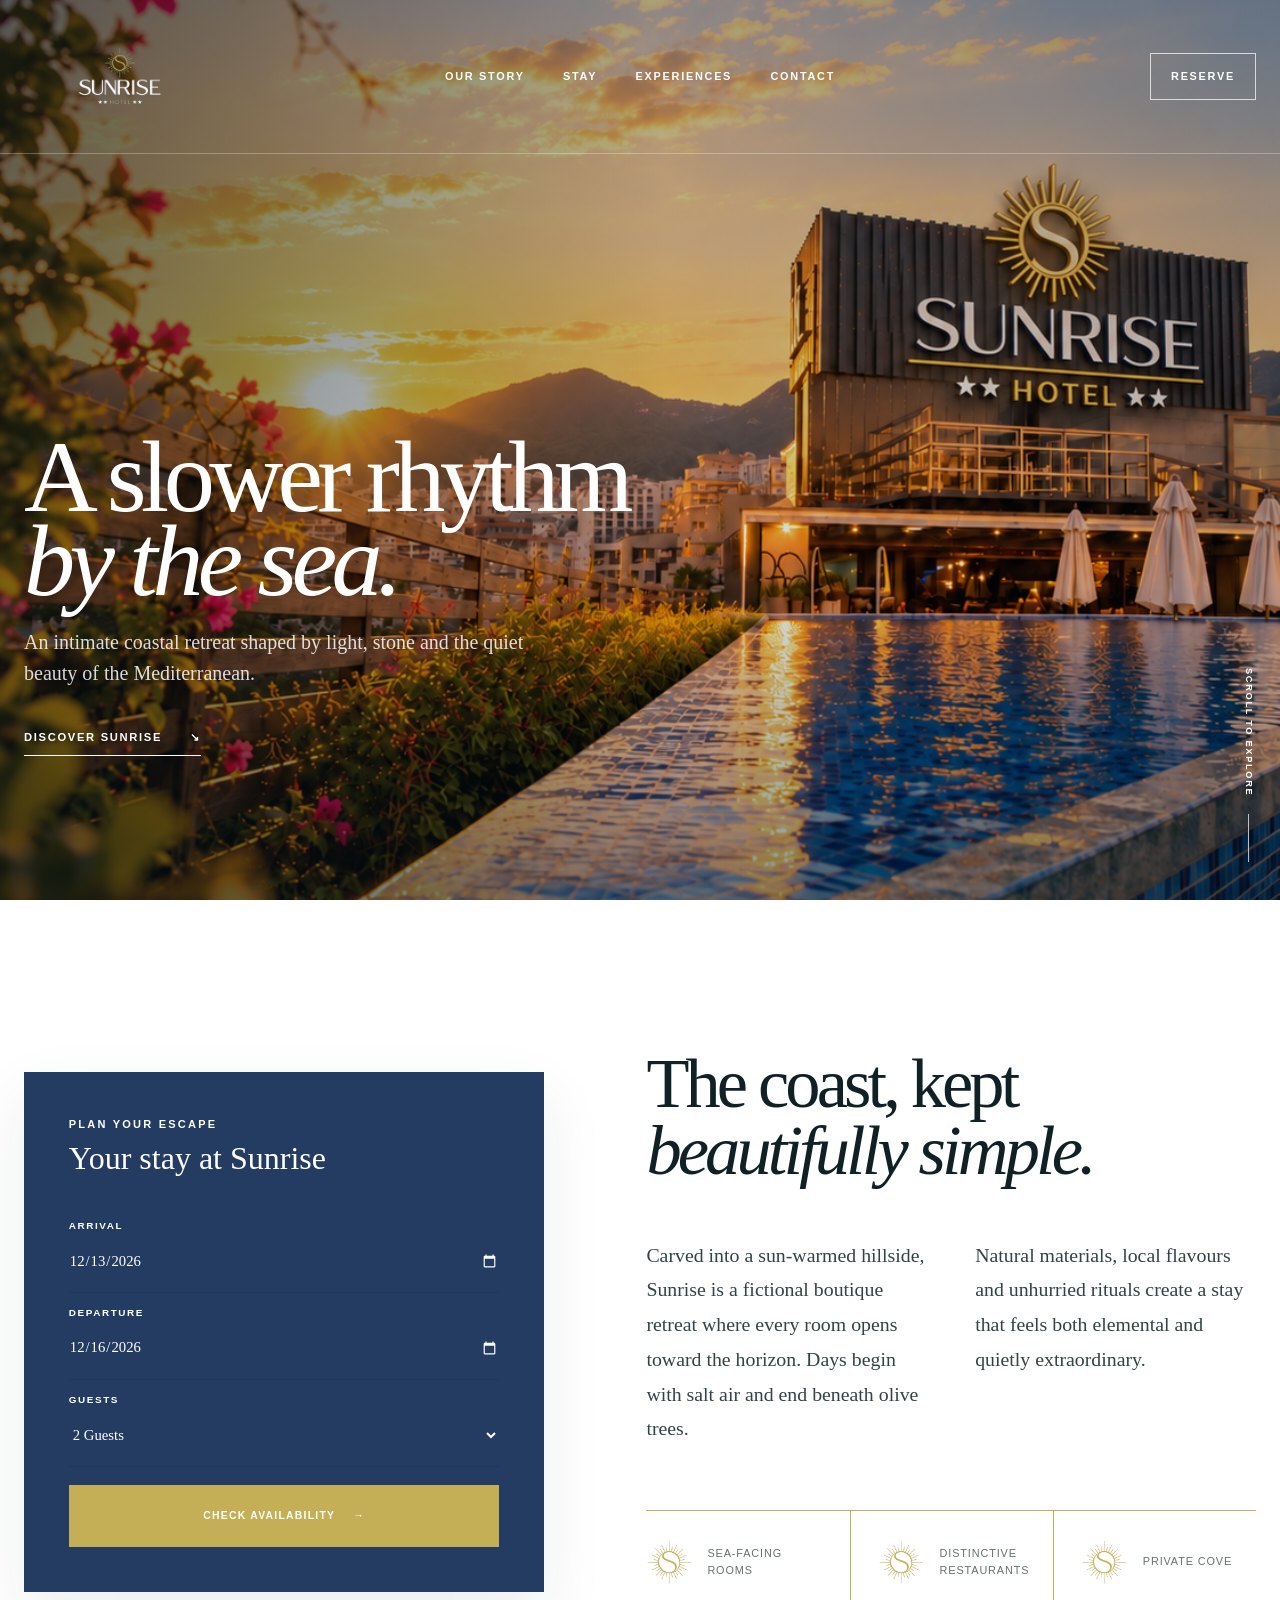
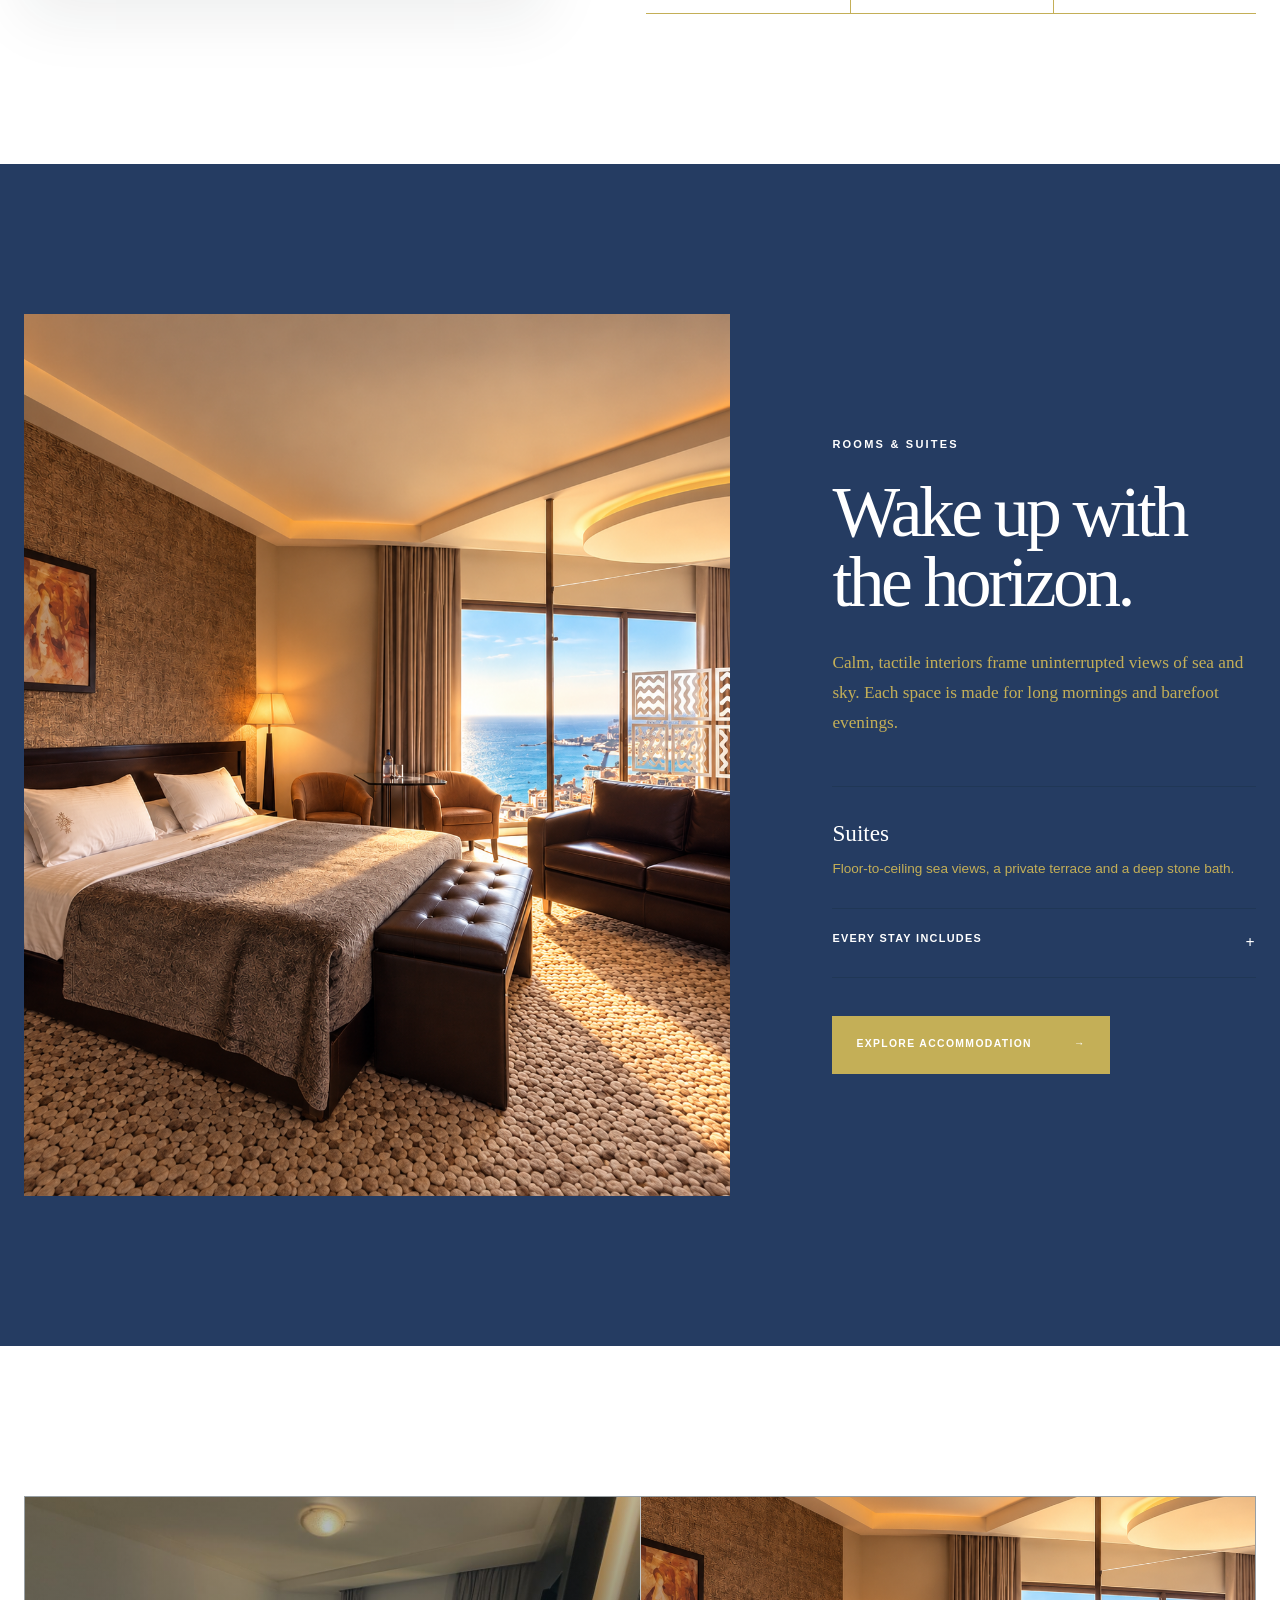
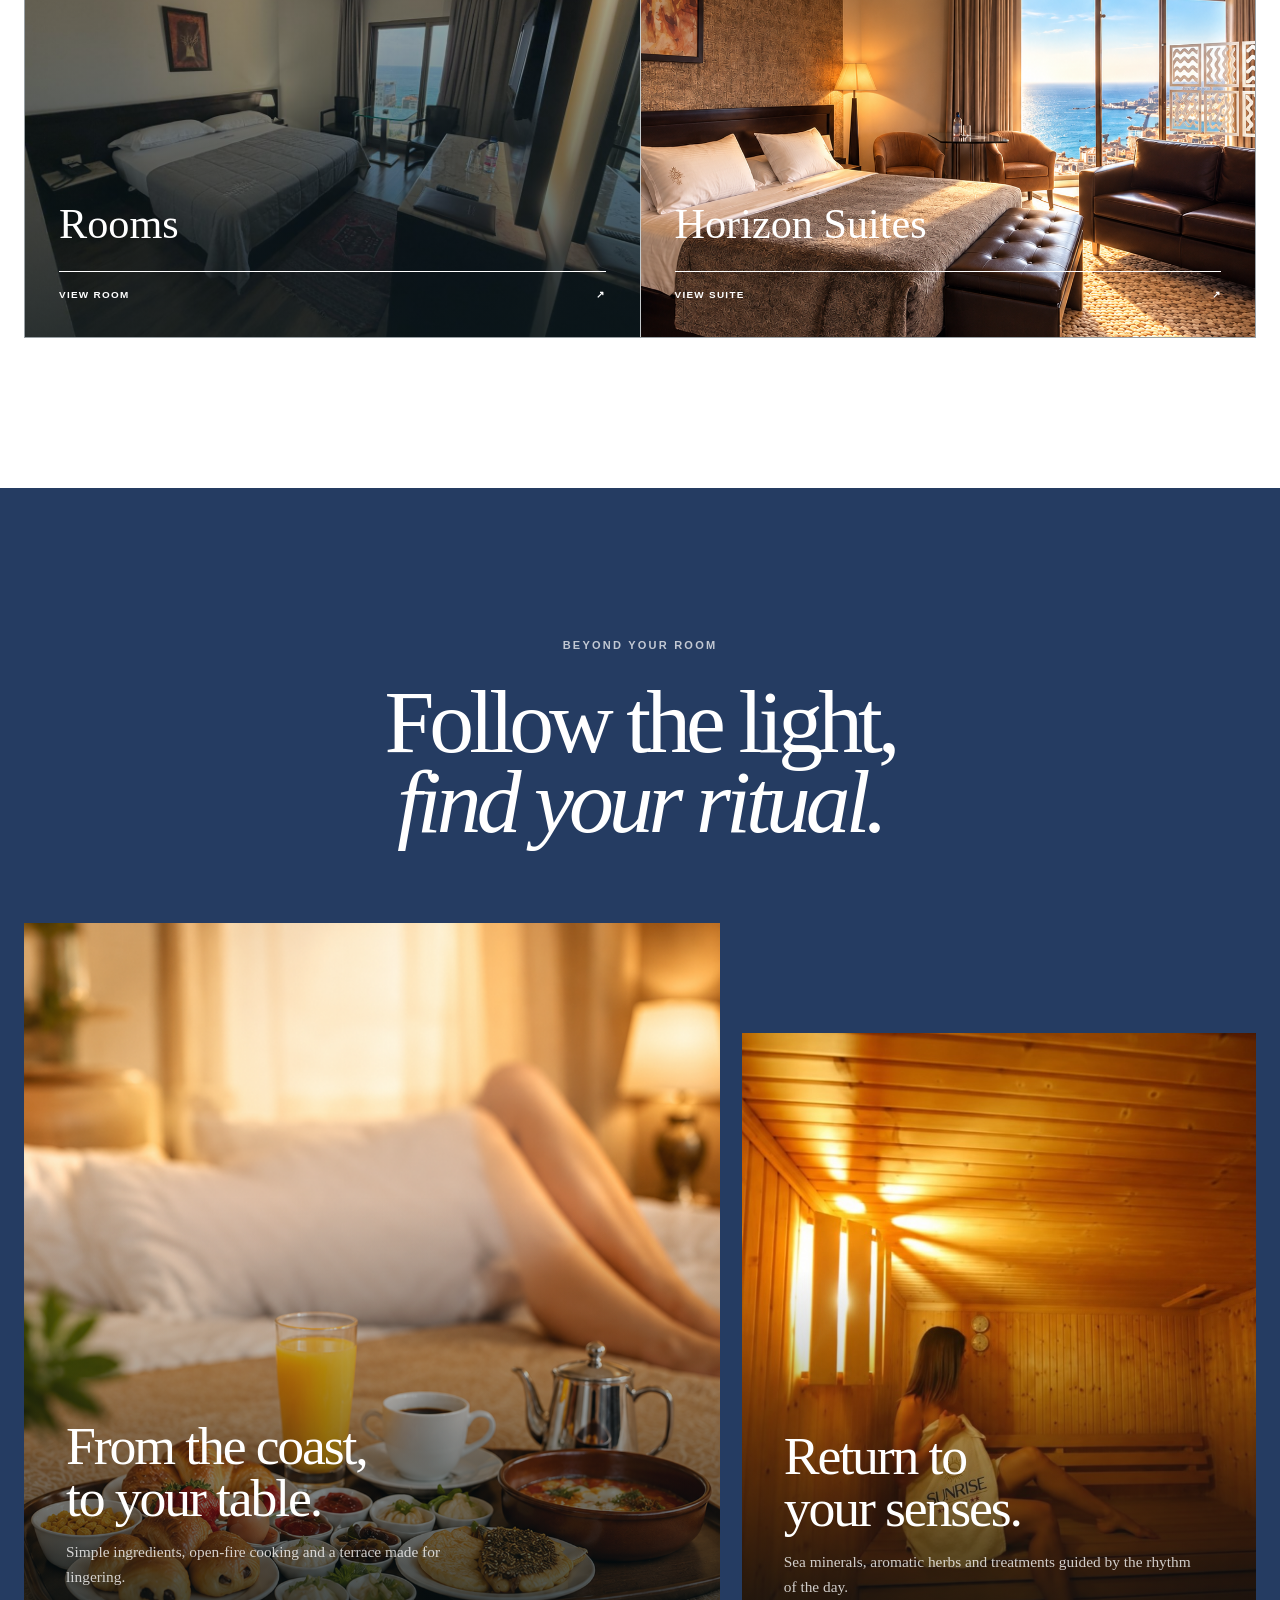
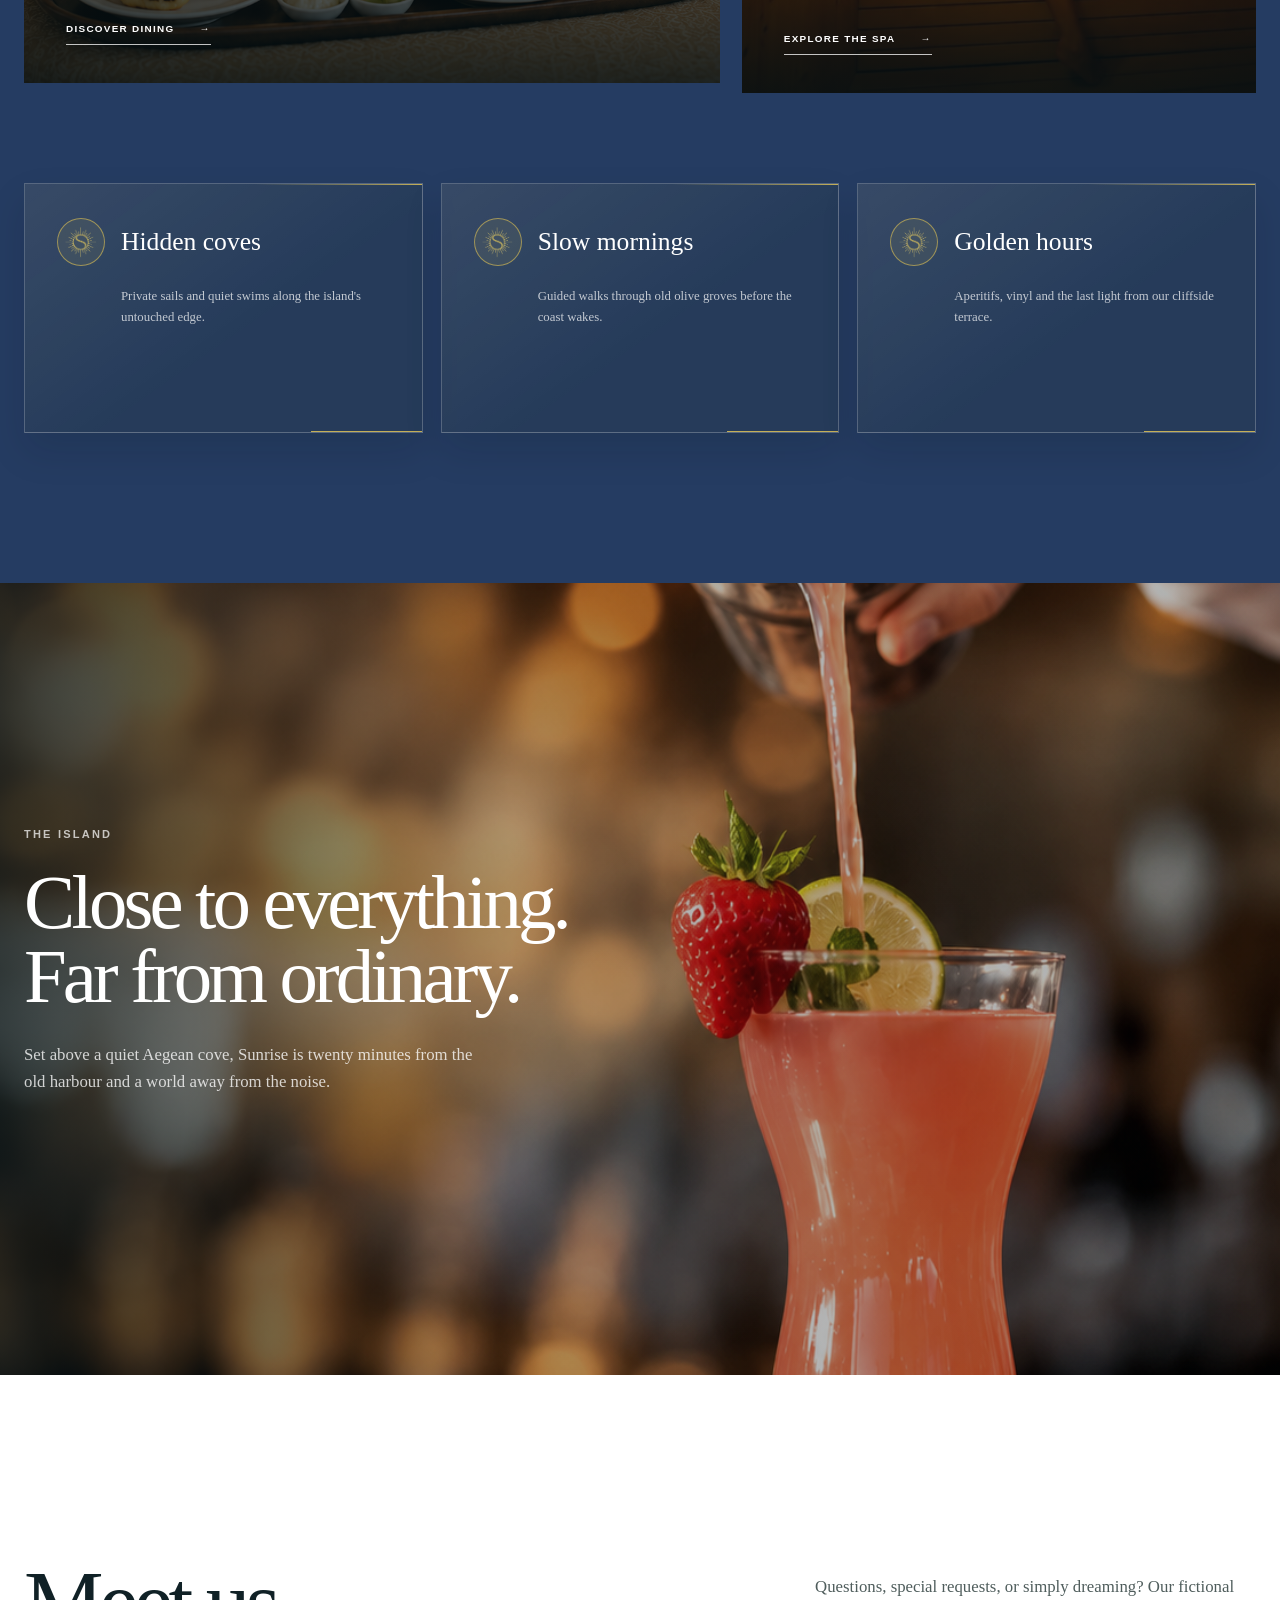
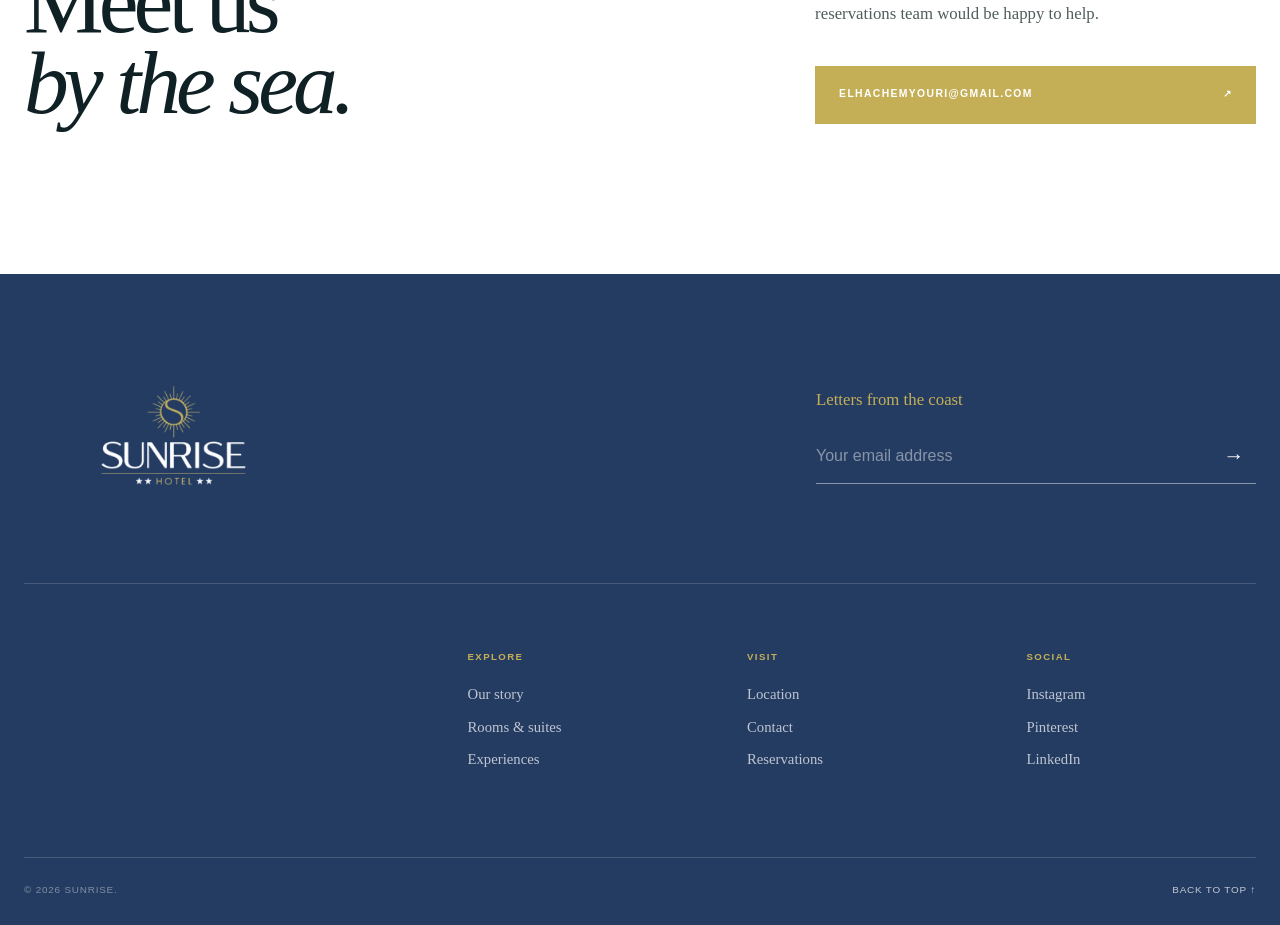
==== commit d47fdf37: "update" ====
--- a/homepage.html
+++ b/homepage.html
@@ -5,7 +5,7 @@
     <meta name="viewport" content="width=device-width, initial-scale=1.0">
     <meta name="description" content="Solara is a fictional Mediterranean retreat created as a university web design project.">
     <title>Sunrise Hotel</title>
-    <link rel="stylesheet" href="homepage.css">
+    <link rel="stylesheet" href="homepage.css?v=2">
 </head>
 <body>
     <a class="skip-link" href="#main-content">Skip to main content</a>
@@ -13,7 +13,7 @@
     <header class="hero" id="home">
         <nav class="site-nav" aria-label="Main navigation">
             <a class="brand brand-header" href="#home" aria-label="Sunrise Hotel home">
-                <img class="brand-logo" src="assets/images/sunrise-logo.png" alt="">
+                <img class="brand-logo" src="assets/images/logo-nobg.png" alt="">
             </a>
 
             <input class="nav-toggle" type="checkbox" id="nav-toggle" aria-label="Open navigation menu">
@@ -53,9 +53,9 @@
                     <p>Natural materials, local flavours and unhurried rituals create a stay that feels both elemental and quietly extraordinary.</p>
                 </div>
                 <div class="intro-facts" aria-label="Hotel highlights">
-                    <div><strong>42</strong><span>Sea-facing rooms</span></div>
-                    <div><strong>03</strong><span>Distinctive restaurants</span></div>
-                    <div><strong>01</strong><span>Private cove</span></div>
+                    <div><img class="intro-fact-icon" src="assets/images/iconnobg.png" alt=""><span>Sea-facing rooms</span></div>
+                    <div><img class="intro-fact-icon" src="assets/images/iconnobg.png" alt=""><span>Distinctive restaurants</span></div>
+                    <div><img class="intro-fact-icon" src="assets/images/iconnobg.png" alt=""><span>Private cove</span></div>
                 </div>
             </div>
 
@@ -67,33 +67,46 @@
                     </div>
                 </div>
 
-                <form class="booking-form" action="#stay" method="get">
+                <form class="booking-form" id="availability-form" novalidate>
                     <label>
                         <span>Arrival</span>
-                        <input type="date" name="arrival" aria-label="Arrival date" required>
+                        <input id="arrival" type="date" name="arrival" aria-label="Arrival date" required>
                     </label>
                     <label>
                         <span>Departure</span>
-                        <input type="date" name="departure" aria-label="Departure date" required>
+                        <input id="departure" type="date" name="departure" aria-label="Departure date" required>
                     </label>
                     <label>
                         <span>Guests</span>
-                        <select name="guests" aria-label="Number of guests">
-                            <option>2 Guests</option>
-                            <option>1 Guest</option>
-                            <option>3 Guests</option>
-                            <option>4 Guests</option>
+                        <select id="guests" name="guests" aria-label="Number of guests">
+                            <option value="2">2 Guests</option>
+                            <option value="1">1 Guest</option>
+                            <option value="3">3 Guests</option>
+                            <option value="4">4 Guests</option>
                         </select>
                     </label>
                     <button type="submit">Check availability <span aria-hidden="true">→</span></button>
+                    <p class="booking-message" id="booking-message" role="status" aria-live="polite"></p>
                 </form>
             </aside>
+        </section>
+
+        <section class="availability-results section-pad" id="availability-results" aria-labelledby="availability-heading" hidden>
+            <div class="availability-heading">
+                <div>
+                    <p class="eyebrow">Available for your stay</p>
+                    <h2 id="availability-heading">Choose your room.</h2>
+                </div>
+                <div class="availability-summary-wrap">
+                    <a href="#booking">Change dates <span aria-hidden="true">↑</span></a>
+                </div>
+            </div>
+            <div class="availability-grid" id="availability-grid"></div>
         </section>
 
         <section class="stay section-pad" id="stay">
             <div class="stay-image-wrap">
                 <img src="assets/images/Room.png" alt="Warm, light-filled suite overlooking the Mediterranean Sea">
-                <p class="image-note">Suites</p>
             </div>
 
             <div class="stay-content">
@@ -168,16 +181,25 @@
             </div>
 
             <div class="micro-experiences">
-                <div><h3>Hidden coves</h3><p>Private sails and quiet swims along the island's untouched edge.</p></div>
-                <div><h3>Slow mornings</h3><p>Guided walks through old olive groves before the coast wakes.</p></div>
-                <div><h3>Golden hours</h3><p>Aperitifs, vinyl and the last light from our cliffside terrace.</p></div>
-            </div>
-        </section>
-
-        <section class="pause section-pad" aria-label="Sunrise philosophy">
-            <div class="pause-orbit" aria-hidden="true"><span></span></div>
-            <blockquote>“Luxury is not more.<br>It is <em>space, light</em> and time.”</blockquote>
-            <p>The Sunrise Philosophy</p>
+                <div>
+                    <div class="micro-experience-copy">
+                        <h3><img src="assets/images/iconnobg.png" alt="">Hidden coves</h3>
+                        <p>Private sails and quiet swims along the island's untouched edge.</p>
+                    </div>
+                </div>
+                <div>
+                    <div class="micro-experience-copy">
+                        <h3><img src="assets/images/iconnobg.png" alt="">Slow mornings</h3>
+                        <p>Guided walks through old olive groves before the coast wakes.</p>
+                    </div>
+                </div>
+                <div>
+                    <div class="micro-experience-copy">
+                        <h3><img src="assets/images/iconnobg.png" alt="">Golden hours</h3>
+                        <p>Aperitifs, vinyl and the last light from our cliffside terrace.</p>
+                    </div>
+                </div>
+            </div>
         </section>
 
         <section class="place" aria-labelledby="place-heading">
@@ -186,7 +208,6 @@
                 <p class="eyebrow eyebrow-light">The island</p>
                 <h2 id="place-heading">Close to everything.<br>Far from ordinary.</h2>
                 <p>Set above a quiet Aegean cove, Sunrise is twenty minutes from the old harbour and a world away from the noise.</p>
-                <a class="text-link text-link-light" href="#contact">Find your way here <span aria-hidden="true">→</span></a>
             </div>
         </section>
 
@@ -205,8 +226,7 @@
     <footer>
         <div class="footer-top">
             <a class="brand brand-footer" href="#home">
-                <span class="brand-name">Sunrise</span>
-                <span class="brand-tagline">Mediterranean Retreat</span>
+                <img class="brand-footer-logo" src="assets/images/logo-nobg.png" alt="Sunrise Hotel">
             </a>
             <div class="newsletter">
                 <p>Letters from the coast</p>
@@ -225,10 +245,10 @@
         </div>
 
         <div class="footer-bottom">
-            <p>© 2026 Sunrise. University project concept.</p>
-            <p>Designed with HTML &amp; CSS only.</p>
+            <p>© 2026 Sunrise.</p>
             <a href="#home">Back to top ↑</a>
         </div>
     </footer>
+    <script src="availability.js" defer></script>
 </body>
 </html>
--- a/homepage.css
+++ b/homepage.css
@@ -101,12 +101,12 @@
 
 .eyebrow {
     margin: 0;
-    color: #6d7675;
     font-size: 0.69rem;
     font-weight: 600;
     letter-spacing: 0.2em;
     line-height: 1.4;
     text-transform: uppercase;
+    color:white;
 }
 
 .eyebrow-light {
@@ -117,7 +117,7 @@
     position: relative;
     min-height: 100svh;
     color: #fff;
-    background: #597581 url("assets/images/Sunset.png") center center / cover no-repeat;
+    background: #597581 url("assets/images/Sunsetnew.png") center center / cover no-repeat;
     isolation: isolate;
 }
 
@@ -153,11 +153,10 @@
 
 .brand-header {
     padding: 7px 11px;
-
 }
 
 .brand-logo {
-    width: clamp(118px, 10vw, 150px);
+    width: clamp(170px, 13vw, 210px);
     height: auto;
 }
 
@@ -330,8 +329,18 @@
     justify-self: start;
     align-self: center;
     gap: 30px;
-    background: var(--paper);
+    background: #253c62;
     box-shadow: 0 24px 60px rgba(24, 35, 36, 0.08);
+    color: #fff;
+}
+
+.booking-card .eyebrow,
+.booking-card h2,
+.booking-card label span,
+.booking-card input,
+.booking-card select,
+.booking-card .booking-message {
+    color: #fff;
 }
 
 .booking-heading {
@@ -371,7 +380,6 @@
 .booking-form label span {
     display: block;
     margin-bottom: 8px;
-    color: #7b817e;
     font-size: 0.62rem;
     font-weight: 600;
     letter-spacing: 0.16em;
@@ -386,16 +394,21 @@
     border: 0;
     outline: 0;
     background: transparent;
-    color: var(--ink);
+    color: #fff;
     font-family: var(--serif);
     font-size: 0.92rem;
+}
+
+.booking-form input[type="date"]::-webkit-calendar-picker-indicator {
+    filter: invert(1);
+    opacity: 1;
 }
 
 .booking-form button {
     min-height: 62px;
     margin-top: auto;
-    border: 1px solid var(--ink);
-    background: var(--ink);
+    border: 0;
+    background: #c4af57;
     color: #fff;
     cursor: pointer;
     font-size: 0.65rem;
@@ -412,7 +425,26 @@
 .booking-form button:hover,
 .booking-form button:focus-visible {
     background: transparent;
-    color: var(--ink);
+    color: #fff;
+}
+
+.booking-form button:disabled {
+    cursor: wait;
+    opacity: 0.68;
+}
+
+.booking-message {
+    margin: 10px 0 0;
+    font-size: 0.72rem;
+    line-height: 1.45;
+}
+
+.booking-message:empty {
+    display: none;
+}
+
+.booking-message.is-error {
+    color: #fff;
 }
 
 .introduction {
@@ -421,7 +453,247 @@
     grid-template-areas: "booking story";
     align-items: center;
     gap: clamp(70px, 8vw, 135px);
-    background: var(--cream);
+    background: white;
+}
+
+.availability-results {
+    padding-top: 115px;
+    padding-bottom: 125px;
+    background: #253c62;
+    color: #fff;
+}
+
+.availability-heading {
+    margin-bottom: 48px;
+    display: grid;
+    grid-template-columns: minmax(0, 1fr) minmax(300px, 0.52fr);
+    align-items: end;
+    gap: 60px;
+}
+
+.availability-heading h2 {
+    margin: 14px 0 0;
+    font-family: var(--serif);
+    font-size: clamp(3rem, 5vw, 5.4rem);
+    font-weight: 400;
+    letter-spacing: -0.045em;
+    line-height: 1;
+}
+
+.availability-summary-wrap {
+    padding-bottom: 7px;
+}
+
+.availability-summary-wrap a {
+    display: inline-flex;
+    gap: 16px;
+    padding-bottom: 5px;
+    border-bottom: 1px solid currentColor;
+    font-size: 0.63rem;
+    font-weight: 600;
+    letter-spacing: 0.13em;
+    text-transform: uppercase;
+}
+
+.availability-grid {
+    display: grid;
+    grid-template-columns: repeat(3, minmax(0, 1fr));
+    gap: 22px;
+}
+
+.availability-grid[data-count="2"] {
+    width: 100%;
+    max-width: none;
+    margin-inline: 0;
+    grid-template-columns: repeat(2, minmax(0, 1fr));
+    gap: clamp(40px, 5vw, 76px);
+}
+
+.availability-grid[data-count="1"] {
+    max-width: 580px;
+    margin-inline: auto;
+    grid-template-columns: minmax(0, 1fr);
+}
+
+.availability-card {
+    min-width: 0;
+    display: flex;
+    flex-direction: column;
+    background: var(--paper);
+    box-shadow: 0 18px 45px rgba(16, 33, 38, 0.08);
+}
+
+.availability-card-image {
+    position: relative;
+    aspect-ratio: 4 / 3;
+    overflow: hidden;
+    background: #c8baa3;
+}
+
+.availability-card-image img {
+    width: 100%;
+    height: 100%;
+    object-fit: cover;
+    transition: transform 500ms ease;
+}
+
+.availability-card:hover .availability-card-image img {
+    transform: scale(1.025);
+}
+
+.availability-badge {
+    position: absolute;
+    top: 18px;
+    left: 18px;
+    margin: 0;
+    padding: 7px 10px;
+    background: rgba(250, 248, 242, 0.94);
+    color: var(--ink);
+    font-size: 0.58rem;
+    font-weight: 700;
+    letter-spacing: 0.1em;
+    text-transform: uppercase;
+}
+
+.availability-card-body {
+    height: 100%;
+    padding: 28px;
+    display: flex;
+    flex-direction: column;
+}
+
+.availability-card-meta {
+    margin: 0 0 12px;
+    color: #6d7675;
+    font-size: 0.6rem;
+    font-weight: 600;
+    letter-spacing: 0.12em;
+    text-transform: uppercase;
+}
+
+.availability-card h3 {
+    margin: 0;
+    font-family: var(--serif);
+    font-size: clamp(1.9rem, 2.8vw, 2.7rem);
+    font-weight: 400;
+    line-height: 1.05;
+    color: black;
+}
+
+.availability-card-description {
+    margin: 16px 0 20px;
+    color: var(--ink-soft);
+    font-family: var(--serif);
+    font-size: 0.93rem;
+    line-height: 1.6;
+}
+
+.availability-amenities {
+    margin: 0 0 26px;
+    padding: 0;
+    display: flex;
+    flex-wrap: wrap;
+    gap: 7px;
+    list-style: none;
+}
+
+.availability-amenities li {
+    padding: 5px 8px;
+    border: 1px solid var(--line);
+    color: #5c6766;
+    font-size: 0.58rem;
+    letter-spacing: 0.07em;
+    text-transform: uppercase;
+}
+
+.availability-rate {
+    margin-top: auto;
+    padding-top: 20px;
+    display: flex;
+    justify-content: space-between;
+    gap: 18px;
+    border-top: 1px solid var(--line);
+}
+
+.availability-rate p {
+    margin: 0;
+}
+
+.availability-rate strong {
+    display: block;
+    font-family: var(--serif);
+    font-size: 1.4rem;
+    font-weight: 400;
+    line-height: 1.2;
+    color: black;
+}
+
+.availability-rate span {
+    color: #707978;
+    font-size: 0.62rem;
+}
+
+.availability-total {
+    text-align: right;
+}
+
+.availability-cta {
+    min-height: 56px;
+    margin-top: 22px;
+    padding: 0 20px;
+    display: flex;
+    align-items: center;
+    justify-content: space-between;
+    gap: 18px;
+    background: #c4af57;
+    color: #fff;
+    font-size: 0.62rem;
+    font-weight: 600;
+    letter-spacing: 0.12em;
+    text-transform: uppercase;
+    transition: background 200ms ease, color 200ms ease;
+}
+
+.availability-cta:hover,
+.availability-cta:focus-visible {
+    background: transparent;
+    color: var(--ink);
+}
+
+.availability-empty {
+    grid-column: 1 / -1;
+    padding: 58px;
+    border: 1px solid rgba(16, 33, 38, 0.22);
+    text-align: center;
+}
+
+.availability-empty h3 {
+    margin: 0 0 14px;
+    font-family: var(--serif);
+    font-size: 2.2rem;
+    font-weight: 400;
+}
+
+.availability-empty p {
+    max-width: 560px;
+    margin: 0 auto 25px;
+    color: var(--ink-soft);
+}
+
+.availability-empty a {
+    display: inline-block;
+    padding-bottom: 4px;
+    border-bottom: 1px solid currentColor;
+    font-size: 0.63rem;
+    font-weight: 600;
+    letter-spacing: 0.12em;
+    text-transform: uppercase;
+}
+
+.availability-note {
+    margin: 24px 0 0;
+    color: rgba(16, 33, 38, 0.62);
+    font-size: 0.68rem;
 }
 
 .intro-main {
@@ -486,30 +758,31 @@
 }
 
 .intro-facts {
+    --intro-fact-line: #c4af57;
     margin-top: 64px;
     display: grid;
     grid-template-columns: repeat(3, 1fr);
-    border-top: 1px solid var(--line);
-    border-bottom: 1px solid var(--line);
+    border-top: 1px solid var(--intro-fact-line);
+    border-bottom: 1px solid var(--intro-fact-line);
 }
 
 .intro-facts div {
     padding: 28px 24px 28px 0;
     display: flex;
-    align-items: baseline;
+    align-items: center;
     gap: 15px;
 }
 
 .intro-facts div+div {
     padding-left: 28px;
-    border-left: 1px solid var(--line);
-}
-
-.intro-facts strong {
-    color: var(--gold);
-    font-family: var(--serif);
-    font-size: 2.2rem;
-    font-weight: 400;
+    border-left: 1px solid var(--intro-fact-line);
+}
+
+.intro-fact-icon {
+    width: 46px;
+    height: 46px;
+    flex: 0 0 46px;
+    object-fit: contain;
 }
 
 .intro-facts span {
@@ -524,7 +797,7 @@
     grid-template-columns: minmax(0, 1.5fr) minmax(360px, 0.9fr);
     align-items: center;
     gap: clamp(55px, 8vw, 130px);
-    background: var(--paper);
+    background: #253c62;
 }
 
 .stay-image-wrap {
@@ -566,11 +839,12 @@
     font-weight: 400;
     letter-spacing: -0.05em;
     line-height: 0.98;
+    color:white;
 }
 
 .stay-content .lead {
     margin: 0 0 48px;
-    color: #596664;
+    color: #c4af57;
     font-family: var(--serif);
     font-size: 1.08rem;
     line-height: 1.75;
@@ -589,11 +863,12 @@
     font-family: var(--serif);
     font-size: 1.45rem;
     font-weight: 400;
+    color:white;
 }
 
 .room-feature p {
     margin: 0;
-    color: #6b7472;
+    color: #c4af57;
     font-size: 0.85rem;
 }
 
@@ -611,6 +886,7 @@
     font-weight: 600;
     letter-spacing: 0.12em;
     text-transform: uppercase;
+    color:white;
 }
 
 summary::-webkit-details-marker {
@@ -618,7 +894,7 @@
 }
 
 summary span {
-    color: var(--gold);
+    color: white;
     font-family: var(--serif);
     font-size: 1rem;
     transition: transform 180ms ease;
@@ -631,7 +907,7 @@
 details ul {
     margin: 0;
     padding: 0 0 24px 20px;
-    color: #66716f;
+    color: #c4af57;
     font-size: 0.85rem;
 }
 
@@ -643,7 +919,6 @@
     align-items: center;
     justify-content: space-between;
     gap: 42px;
-    border: 1px solid currentColor;
     font-size: 0.65rem;
     font-weight: 600;
     letter-spacing: 0.13em;
@@ -652,7 +927,8 @@
 }
 
 .button-dark {
-    background: var(--ink);
+    background: #c4af57;
+    ;
     color: #fff;
 }
 
@@ -663,7 +939,7 @@
 }
 
 .room-list {
-    background: #d6c5a8;
+    background: white;
 }
 
 .section-heading {
@@ -768,7 +1044,7 @@
 
 .experiences {
     color: #fff;
-    background: var(--deep);
+    background: #253c62;
 }
 
 .experiences-heading {
@@ -873,37 +1149,83 @@
     margin-top: 90px;
     display: grid;
     grid-template-columns: repeat(3, 1fr);
-    border-top: 1px solid rgba(255, 255, 255, 0.18);
-    border-bottom: 1px solid rgba(255, 255, 255, 0.18);
+    gap: 18px;
 }
 
 .micro-experiences>div {
-    padding: 42px 38px 46px 0;
-}
-
-.micro-experiences>div+div {
-    padding-left: 38px;
-    border-left: 1px solid rgba(255, 255, 255, 0.18);
-}
-
-.micro-experiences span {
-    color: var(--gold);
-    font-family: var(--serif);
-    font-size: 0.78rem;
+    position: relative;
+    min-height: 250px;
+    padding: 34px 32px 38px;
+    overflow: hidden;
+    border: 1px solid rgba(255, 255, 255, 0.22);
+    background:
+        linear-gradient(145deg, rgba(255, 255, 255, 0.11), rgba(255, 255, 255, 0.03) 58%),
+        rgba(10, 30, 39, 0.22);
+    box-shadow: 0 18px 36px rgba(5, 16, 22, 0.12);
+    transition: border-color 220ms ease, background 220ms ease, transform 220ms ease;
+    text-align: left;
+}
+
+.micro-experiences>div::before {
+    content: "";
+    position: absolute;
+    top: 0;
+    right: 0;
+    width: 42%;
+    height: 1px;
+    background: linear-gradient(90deg, transparent, #c4af57);
+    pointer-events: none;
+}
+
+.micro-experiences>div::after {
+    content: "";
+    position: absolute;
+    right: 0;
+    bottom: 0;
+    width: 28%;
+    height: 1px;
+    background: #c4af57;
+    pointer-events: none;
 }
 
 .micro-experiences h3 {
-    margin: 14px 0 8px;
-    font-family: var(--serif);
-    font-size: 1.55rem;
+    display: flex;
+    align-items: center;
+    gap: 16px;
+    margin: 0 0 20px;
+    font-family: var(--serif);
+    font-size: clamp(1.45rem, 2vw, 1.8rem);
     font-weight: 400;
+    line-height: 1.05;
+}
+
+.micro-experiences h3 img {
+    flex: 0 0 auto;
+    width: 48px;
+    height: 48px;
+    padding: 7px;
+    border: 1px solid rgba(196, 175, 87, 0.72);
+    border-radius: 50%;
+    background: rgba(196, 175, 87, 0.1);
+    object-fit: contain;
+}
+
+.micro-experiences>div:hover,
+.micro-experiences>div:focus-within {
+    border-color: rgba(196, 175, 87, 0.78);
+    background:
+        linear-gradient(145deg, rgba(255, 255, 255, 0.15), rgba(255, 255, 255, 0.04) 58%),
+        rgba(10, 30, 39, 0.26);
+    transform: translateY(-4px);
 }
 
 .micro-experiences p {
     max-width: 300px;
-    margin: 0;
-    color: rgba(255, 255, 255, 0.58);
+    margin: 0 0 0 64px;
+    color: rgba(255, 255, 255, 0.72);
+    font-family: var(--serif);
     font-size: 0.8rem;
+    line-height: 1.65;
 }
 
 .pause {
@@ -918,8 +1240,18 @@
     background: var(--cream);
 }
 
+.pause-ribbon {
+    position: relative;
+    z-index: 2;
+    width: 100vw;
+    padding: 0 24px;
+    background: #253c62;
+    color: #fff;
+}
+
 .pause-orbit {
     position: absolute;
+    z-index: 1;
     width: min(70vw, 760px);
     aspect-ratio: 1;
     border: 1px solid rgba(183, 152, 98, 0.38);
@@ -950,10 +1282,10 @@
     box-shadow: 0 0 0 14px rgba(183, 152, 98, 0.14);
 }
 
-.pause blockquote,
-.pause>p {
+.pause-ribbon blockquote,
+.pause-ribbon>p {
     position: relative;
-    z-index: 1;
+    color: #fff;
 }
 
 .pause blockquote {
@@ -964,9 +1296,8 @@
     line-height: 1.05;
 }
 
-.pause>p {
+.pause-ribbon>p {
     margin: 40px 0 0;
-    color: #727977;
     font-size: 0.62rem;
     font-weight: 600;
     letter-spacing: 0.18em;
@@ -1043,7 +1374,7 @@
     grid-template-columns: 1fr minmax(320px, 0.62fr);
     align-items: end;
     gap: 80px;
-    background: var(--sand);
+    background: white;
 }
 
 .contact-intro h2 {
@@ -1069,7 +1400,7 @@
 footer {
     padding: 85px max(24px, calc((100vw - 1440px) / 2)) 28px;
     color: #fff;
-    background: var(--deep);
+    background: #253c62;
 }
 
 .footer-top {
@@ -1081,8 +1412,9 @@
     border-bottom: 1px solid rgba(255, 255, 255, 0.16);
 }
 
-.brand-footer .brand-name {
-    font-size: 2.7rem;
+.brand-footer-logo {
+    width: clamp(190px, 24vw, 300px);
+    height: auto;
 }
 
 .newsletter {
@@ -1093,6 +1425,7 @@
     margin: 0 0 14px;
     font-family: var(--serif);
     font-size: 1.05rem;
+    color: #c4af57;
 }
 
 .newsletter form {
@@ -1137,7 +1470,7 @@
 
 .footer-links span {
     margin-bottom: 10px;
-    color: var(--gold);
+    color: #c4af57;
     font-size: 0.6rem;
     font-weight: 600;
     letter-spacing: 0.15em;
@@ -1210,6 +1543,10 @@
         justify-self: center;
     }
 
+    .availability-grid {
+        grid-template-columns: repeat(2, minmax(0, 1fr));
+    }
+
     .stay {
         grid-template-columns: 1.15fr 0.85fr;
         gap: 55px;
@@ -1250,7 +1587,7 @@
     }
 
     .brand-logo {
-        width: 110px;
+        width: 140px;
     }
 
     .brand-name {
@@ -1357,6 +1694,30 @@
         min-height: 58px;
     }
 
+    .availability-results {
+        padding-top: 90px;
+        padding-bottom: 95px;
+    }
+
+    .availability-heading {
+        grid-template-columns: 1fr;
+        gap: 28px;
+    }
+
+    .availability-grid,
+    .availability-grid[data-count="1"],
+    .availability-grid[data-count="2"] {
+        width: 100%;
+        max-width: 580px;
+        margin-inline: auto;
+        grid-template-columns: 1fr;
+        gap: 22px;
+    }
+
+    .availability-card {
+        max-width: 580px;
+    }
+
     .introduction {
         grid-template-columns: 1fr;
         gap: 60px;
@@ -1413,15 +1774,9 @@
         grid-template-columns: 1fr;
     }
 
-    .micro-experiences>div,
-    .micro-experiences>div+div {
-        padding: 30px 0;
-        border-left: 0;
-        border-bottom: 1px solid rgba(255, 255, 255, 0.18);
-    }
-
-    .micro-experiences>div:last-child {
-        border-bottom: 0;
+    .micro-experiences>div {
+        min-height: 220px;
+        padding: 30px 24px 34px;
     }
 
     .contact {
@@ -1441,7 +1796,8 @@
 
     .hero {
         min-height: 780px;
-        background-position: 65% center;
+        /* Keep the hotel's full rooftop logo inside narrow phone viewports. */
+        background-position: right center;
     }
 
     .site-nav {
@@ -1480,6 +1836,28 @@
         padding: 10px 0;
         border-left: 0;
         border-bottom: 1px solid var(--line);
+    }
+
+    .availability-heading h2 {
+        font-size: clamp(2.8rem, 14vw, 4.5rem);
+    }
+
+    .availability-card-body {
+        padding: 24px;
+    }
+
+    .availability-rate {
+        align-items: flex-start;
+        flex-direction: column;
+        gap: 10px;
+    }
+
+    .availability-total {
+        text-align: left;
+    }
+
+    .availability-empty {
+        padding: 42px 22px;
     }
 
     .intro-main h2,
@@ -1505,7 +1883,7 @@
     .intro-facts div+div {
         padding: 18px 0;
         border-left: 0;
-        border-bottom: 1px solid var(--line);
+        border-bottom: 1px solid var(--intro-fact-line);
     }
 
     .intro-facts div:last-child {
@@ -1554,6 +1932,10 @@
         min-height: 500px;
     }
 
+    .pause-ribbon {
+        padding: 0 20px;
+    }
+
     .pause-orbit {
         width: 105vw;
     }
@@ -1587,8 +1969,8 @@
         flex-direction: column;
     }
 
-    .brand-footer .brand-name {
-        font-size: 2rem;
+    .brand-footer-logo {
+        width: 230px;
     }
 
     .footer-links {
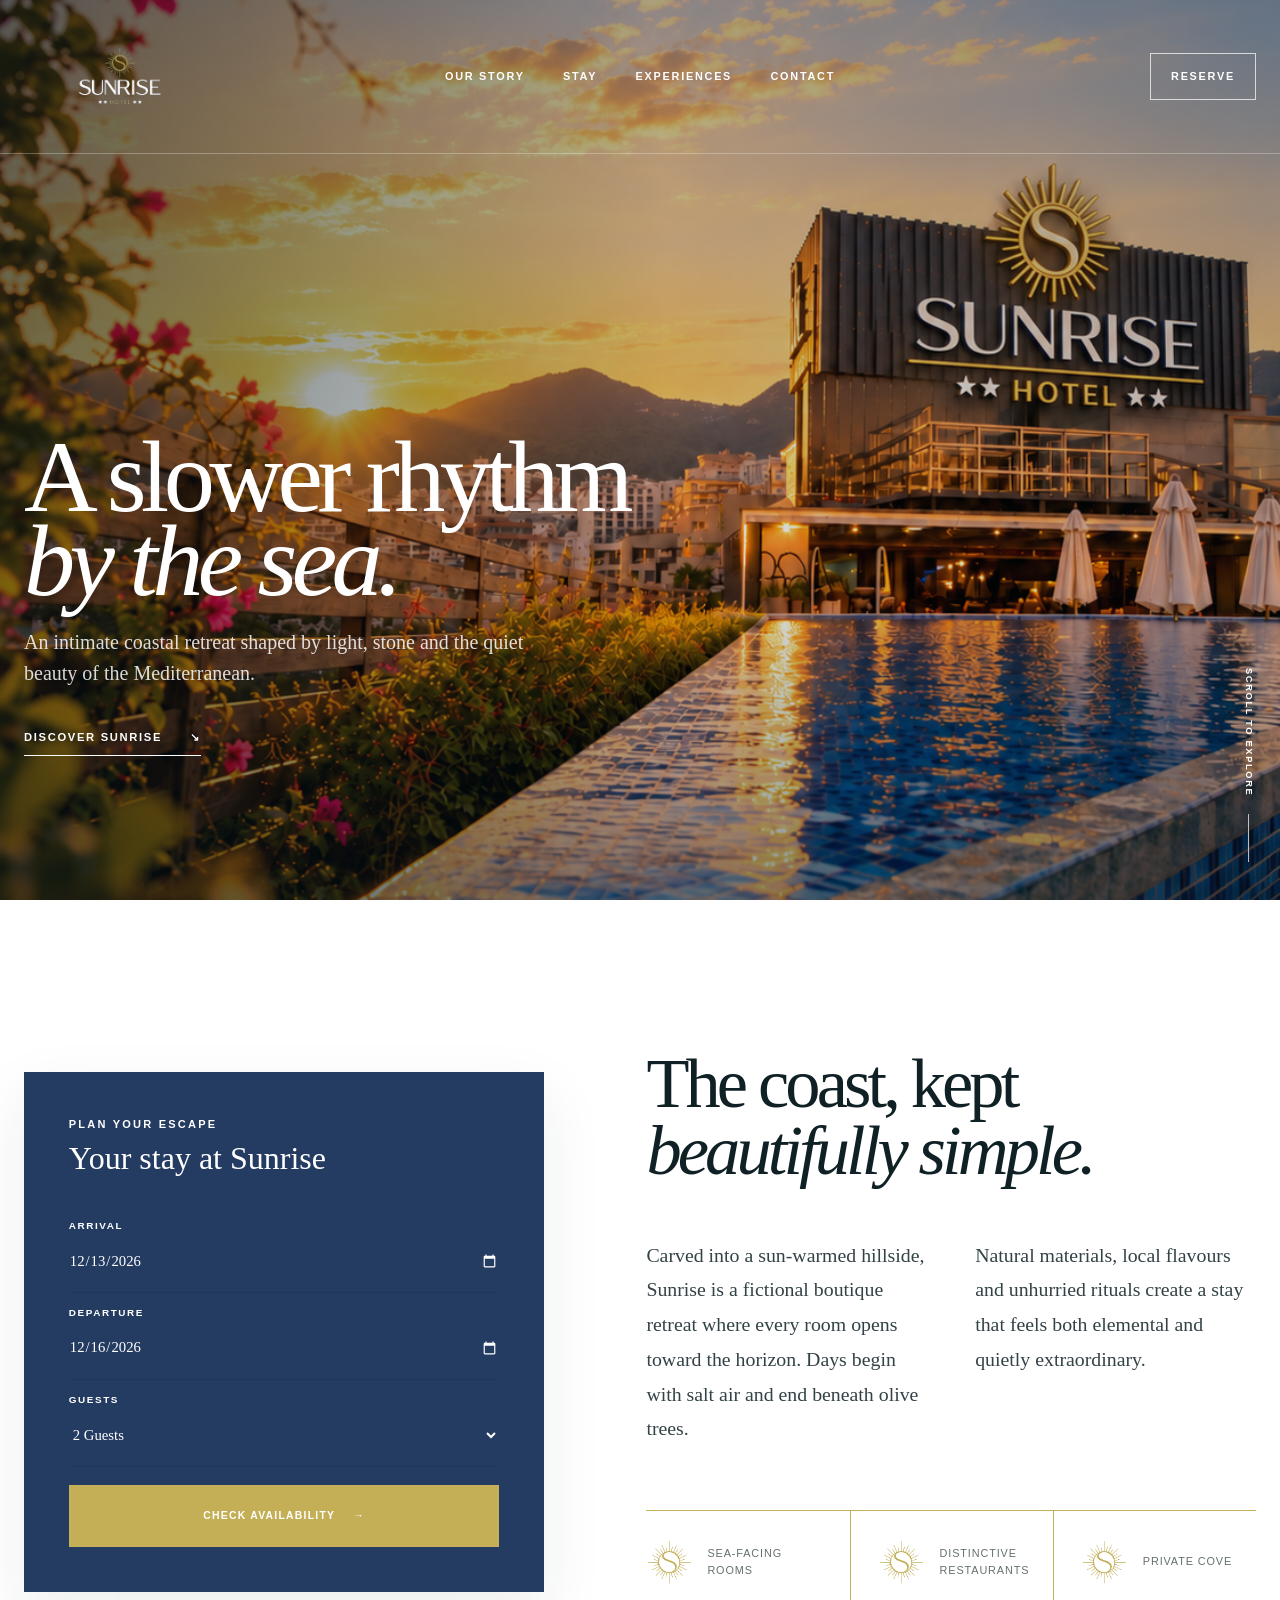
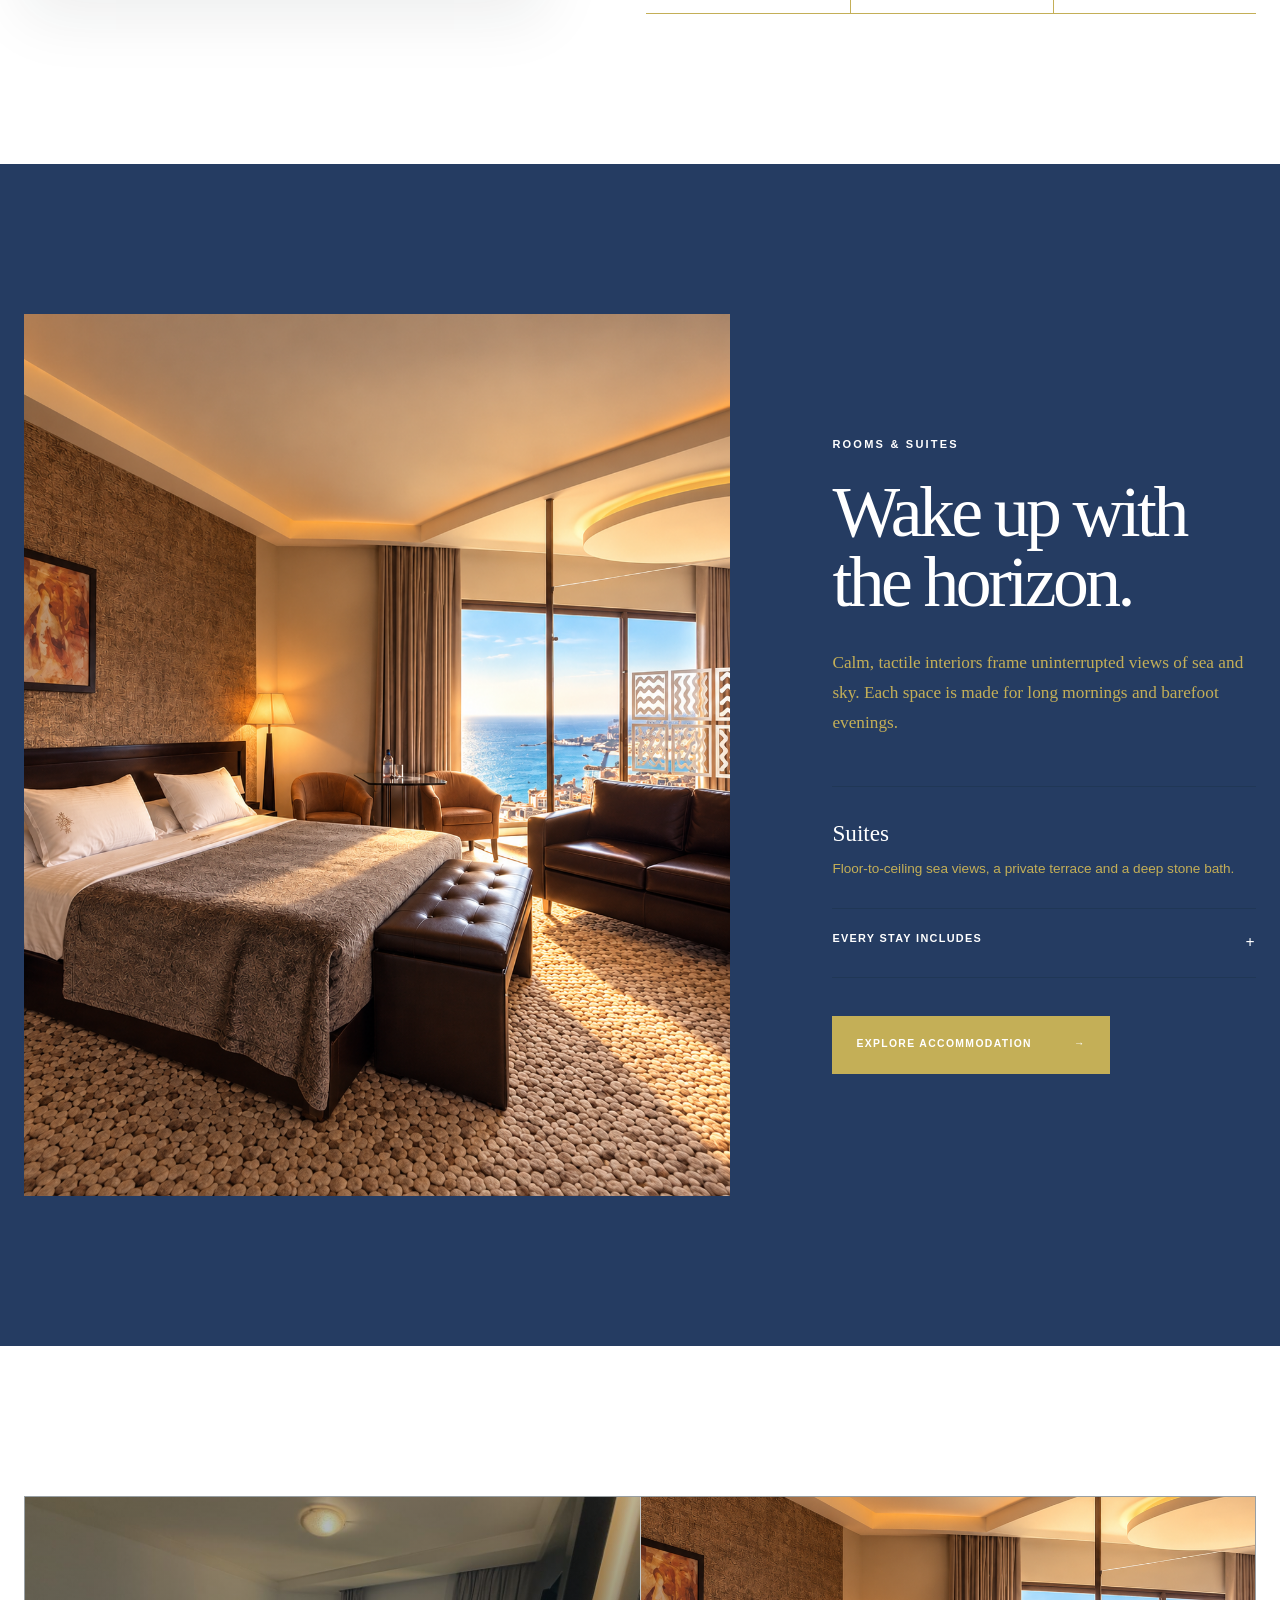
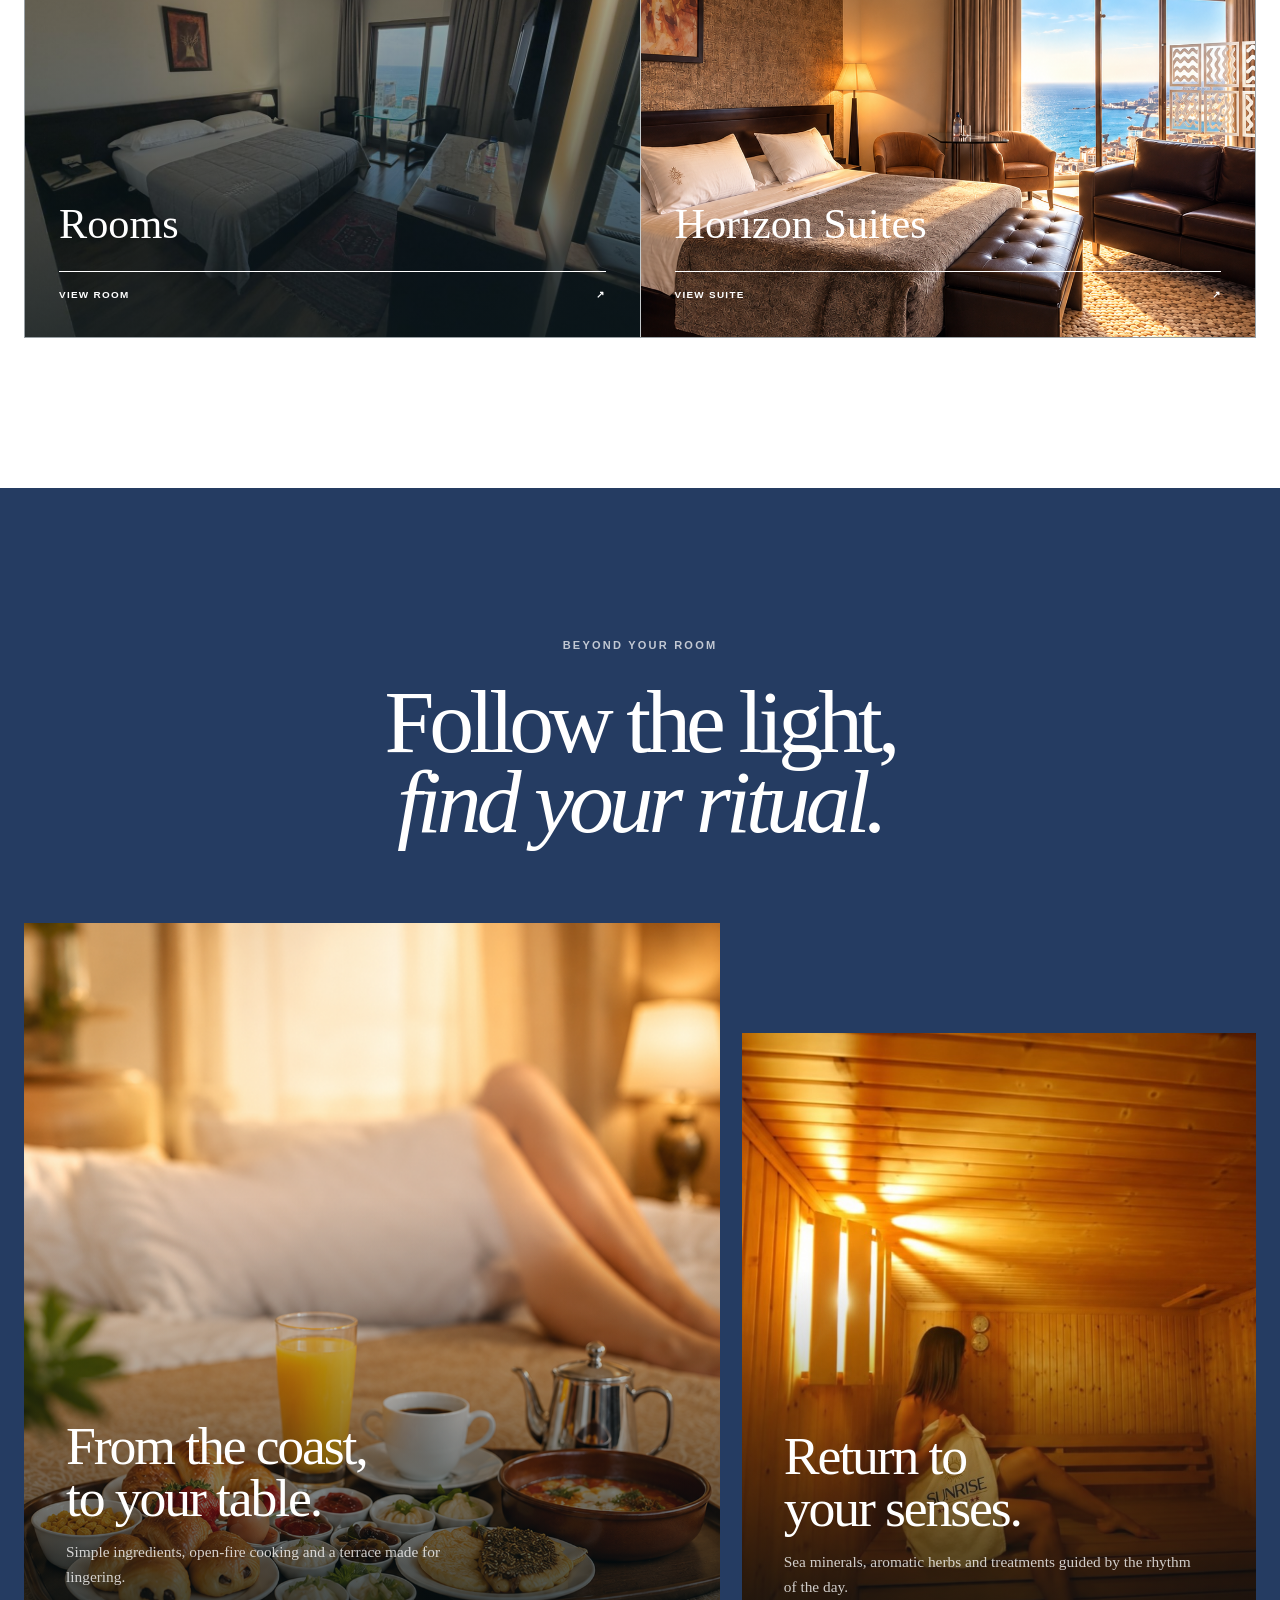
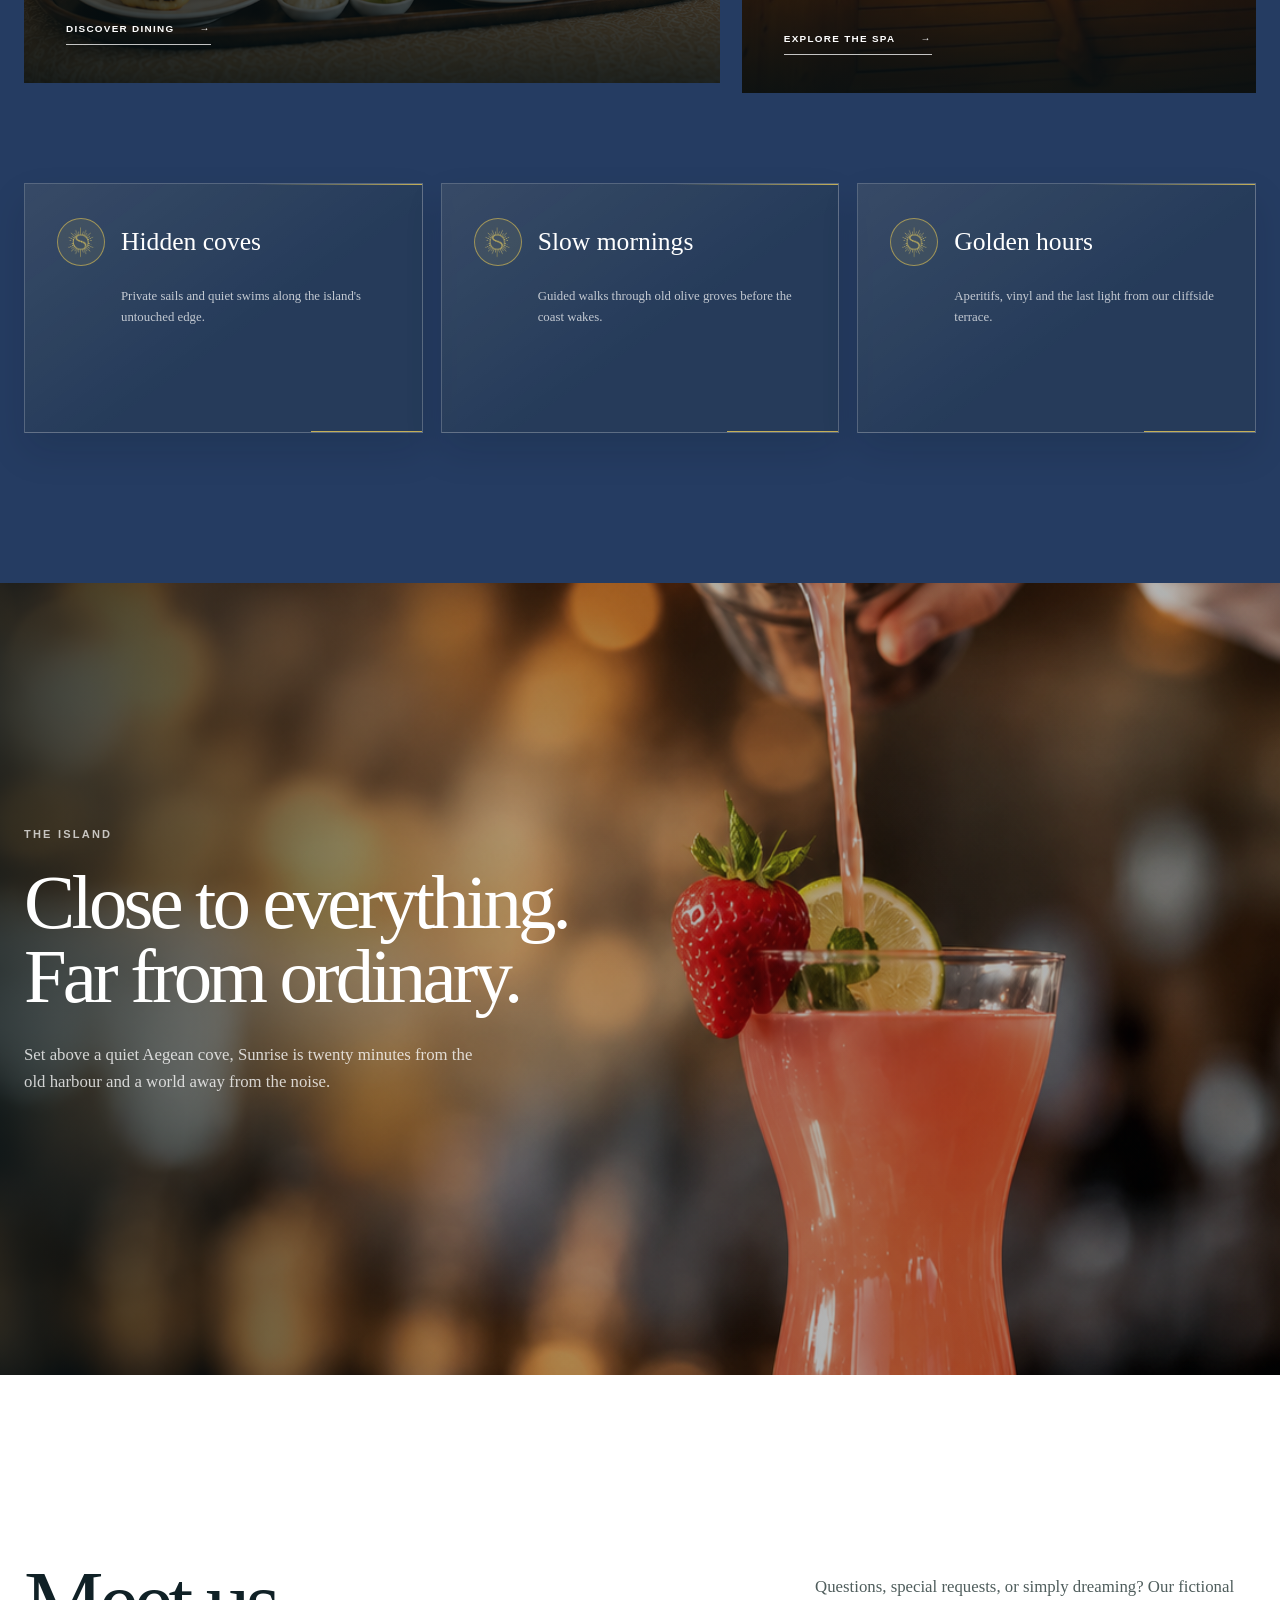
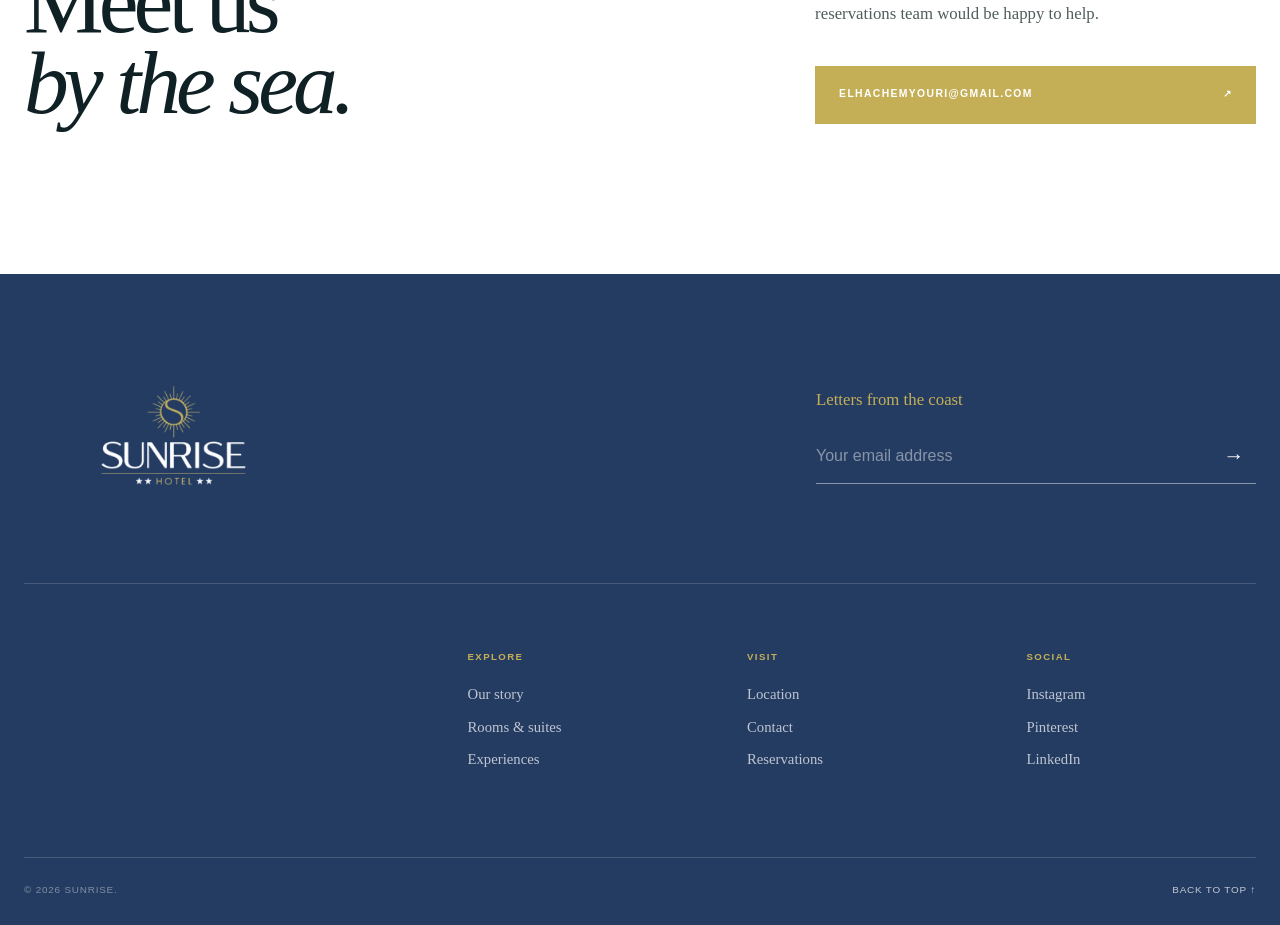
==== commit 2c1e559f: "Add animated page loader" ====
--- a/homepage.html
+++ b/homepage.html
@@ -5,9 +5,29 @@
     <meta name="viewport" content="width=device-width, initial-scale=1.0">
     <meta name="description" content="Solara is a fictional Mediterranean retreat created as a university web design project.">
     <title>Sunrise Hotel</title>
-    <link rel="stylesheet" href="homepage.css?v=2">
+    <script>document.documentElement.classList.add("js");</script>
+    <link rel="stylesheet" href="homepage.css?v=4">
 </head>
 <body>
+    <div class="page-loader" id="page-loader" role="status" aria-label="Loading Sunrise Hotel">
+        <img src="assets/images/iconnobg.png" alt="">
+    </div>
+    <script>
+        (function () {
+            const loader = document.querySelector("#page-loader");
+            document.body.classList.add("is-loading");
+
+            window.setTimeout(function () {
+                loader.classList.add("is-hidden");
+                loader.setAttribute("aria-hidden", "true");
+                document.body.classList.remove("is-loading");
+
+                window.setTimeout(function () {
+                    loader.remove();
+                }, 400);
+            }, 2000);
+        }());
+    </script>
     <a class="skip-link" href="#main-content">Skip to main content</a>
 
     <header class="hero" id="home">
--- a/homepage.css
+++ b/homepage.css
@@ -95,6 +95,44 @@
     border: 0;
 }
 
+body.is-loading {
+    overflow: hidden;
+}
+
+.page-loader {
+    display: none;
+}
+
+.js .page-loader {
+    position: fixed;
+    inset: 0;
+    z-index: 2000;
+    display: grid;
+    place-items: center;
+    background: #fff;
+    opacity: 1;
+    visibility: visible;
+    transition: opacity 350ms ease, visibility 350ms ease;
+}
+
+.js .page-loader.is-hidden {
+    opacity: 0;
+    visibility: hidden;
+    pointer-events: none;
+}
+
+.page-loader img {
+    width: clamp(92px, 18vw, 132px);
+    height: auto;
+    animation: loader-spin 1.15s linear infinite;
+}
+
+@keyframes loader-spin {
+    to {
+        transform: rotate(360deg);
+    }
+}
+
 .section-pad {
     padding: 150px max(24px, calc((100vw - 1440px) / 2));
 }
@@ -1567,6 +1605,10 @@
         --page: min(100% - 36px, 1440px);
     }
 
+    body {
+        background: #fff;
+    }
+
     .section-pad {
         padding: 95px 24px;
     }
@@ -1634,7 +1676,8 @@
         align-items: flex-start;
         justify-content: center;
         gap: 24px;
-        background: var(--deep);
+        background: #fff;
+        color: #000;
         opacity: 0;
         visibility: hidden;
         transform: translateY(-16px);
@@ -1657,6 +1700,10 @@
         transform: translateY(-4px) rotate(-45deg);
     }
 
+    .nav-toggle:checked~.nav-toggle-label span {
+        background: #000;
+    }
+
     .nav-toggle:checked~.nav-links {
         opacity: 1;
         visibility: visible;
@@ -1679,6 +1726,21 @@
     .booking-card {
         width: 100%;
         padding: 40px 24px;
+        background: #fff;
+        color: #000;
+    }
+
+    .booking-card .eyebrow,
+    .booking-card h2,
+    .booking-card label span,
+    .booking-card input,
+    .booking-card select,
+    .booking-card .booking-message {
+        color: #000;
+    }
+
+    .booking-form input[type="date"]::-webkit-calendar-picker-indicator {
+        filter: none;
     }
 
     .booking-card .booking-form {
@@ -1694,9 +1756,29 @@
         min-height: 58px;
     }
 
+    .booking-card .booking-form button,
+    .booking-card .booking-form button:hover,
+    .booking-card .booking-form button:focus-visible,
+    .availability-cta,
+    .availability-cta:hover,
+    .availability-cta:focus-visible,
+    .button-dark,
+    .button-dark:hover,
+    .button-dark:focus-visible {
+        background: #c4af57;
+        color: #fff;
+    }
+
     .availability-results {
         padding-top: 90px;
         padding-bottom: 95px;
+        background: #fff;
+        color: #000;
+    }
+
+    .availability-results .eyebrow,
+    .availability-results .availability-note {
+        color: #000;
     }
 
     .availability-heading {
@@ -1716,6 +1798,7 @@
 
     .availability-card {
         max-width: 580px;
+        background: #fff;
     }
 
     .introduction {
@@ -1746,6 +1829,19 @@
     .stay {
         grid-template-columns: 1fr;
         gap: 65px;
+        background: #fff;
+        color: #000;
+    }
+
+    .stay .eyebrow,
+    .stay-content h2,
+    .stay-content .lead,
+    .room-feature h3,
+    .room-feature p,
+    .stay summary,
+    .stay summary span,
+    .stay details ul {
+        color: #000;
     }
 
     .stay-image-wrap {
@@ -1762,6 +1858,22 @@
 
     .experience-grid {
         grid-template-columns: 1fr;
+    }
+
+    .experiences {
+        background: #fff;
+        color: #000;
+    }
+
+    .experiences .eyebrow,
+    .experiences-heading h2 {
+        color: #000;
+    }
+
+    .experience-card-copy,
+    .experience-card-copy p,
+    .experience-card-copy a {
+        color: #fff;
     }
 
     .experience-card-dining,
@@ -1777,11 +1889,60 @@
     .micro-experiences>div {
         min-height: 220px;
         padding: 30px 24px 34px;
+        border-color: rgba(0, 0, 0, 0.2);
+        background: #fff;
+        color: #000;
+        box-shadow: none;
+    }
+
+    .micro-experiences>div:hover,
+    .micro-experiences>div:focus-within {
+        border-color: rgba(196, 175, 87, 0.78);
+        background: #fff;
+    }
+
+    .micro-experiences p {
+        color: #000;
     }
 
     .contact {
         grid-template-columns: 1fr;
         align-items: start;
+    }
+
+    .contact .eyebrow {
+        color: #000;
+    }
+
+    footer {
+        background: #fff;
+        color: #000;
+    }
+
+    .brand-footer-logo {
+        filter: brightness(0);
+    }
+
+    .footer-top,
+    .footer-bottom {
+        border-color: rgba(0, 0, 0, 0.18);
+    }
+
+    .newsletter>p,
+    .newsletter input,
+    .newsletter input::placeholder,
+    .newsletter button,
+    .footer-links span,
+    .footer-links a,
+    .footer-links a:hover,
+    .footer-links a:focus-visible,
+    .footer-bottom,
+    .footer-bottom a {
+        color: #000;
+    }
+
+    .newsletter form {
+        border-color: rgba(0, 0, 0, 0.45);
     }
 
     .footer-links {
@@ -1989,6 +2150,10 @@
         scroll-behavior: auto;
     }
 
+    .page-loader img {
+        animation: none;
+    }
+
     *,
     *::before,
     *::after {
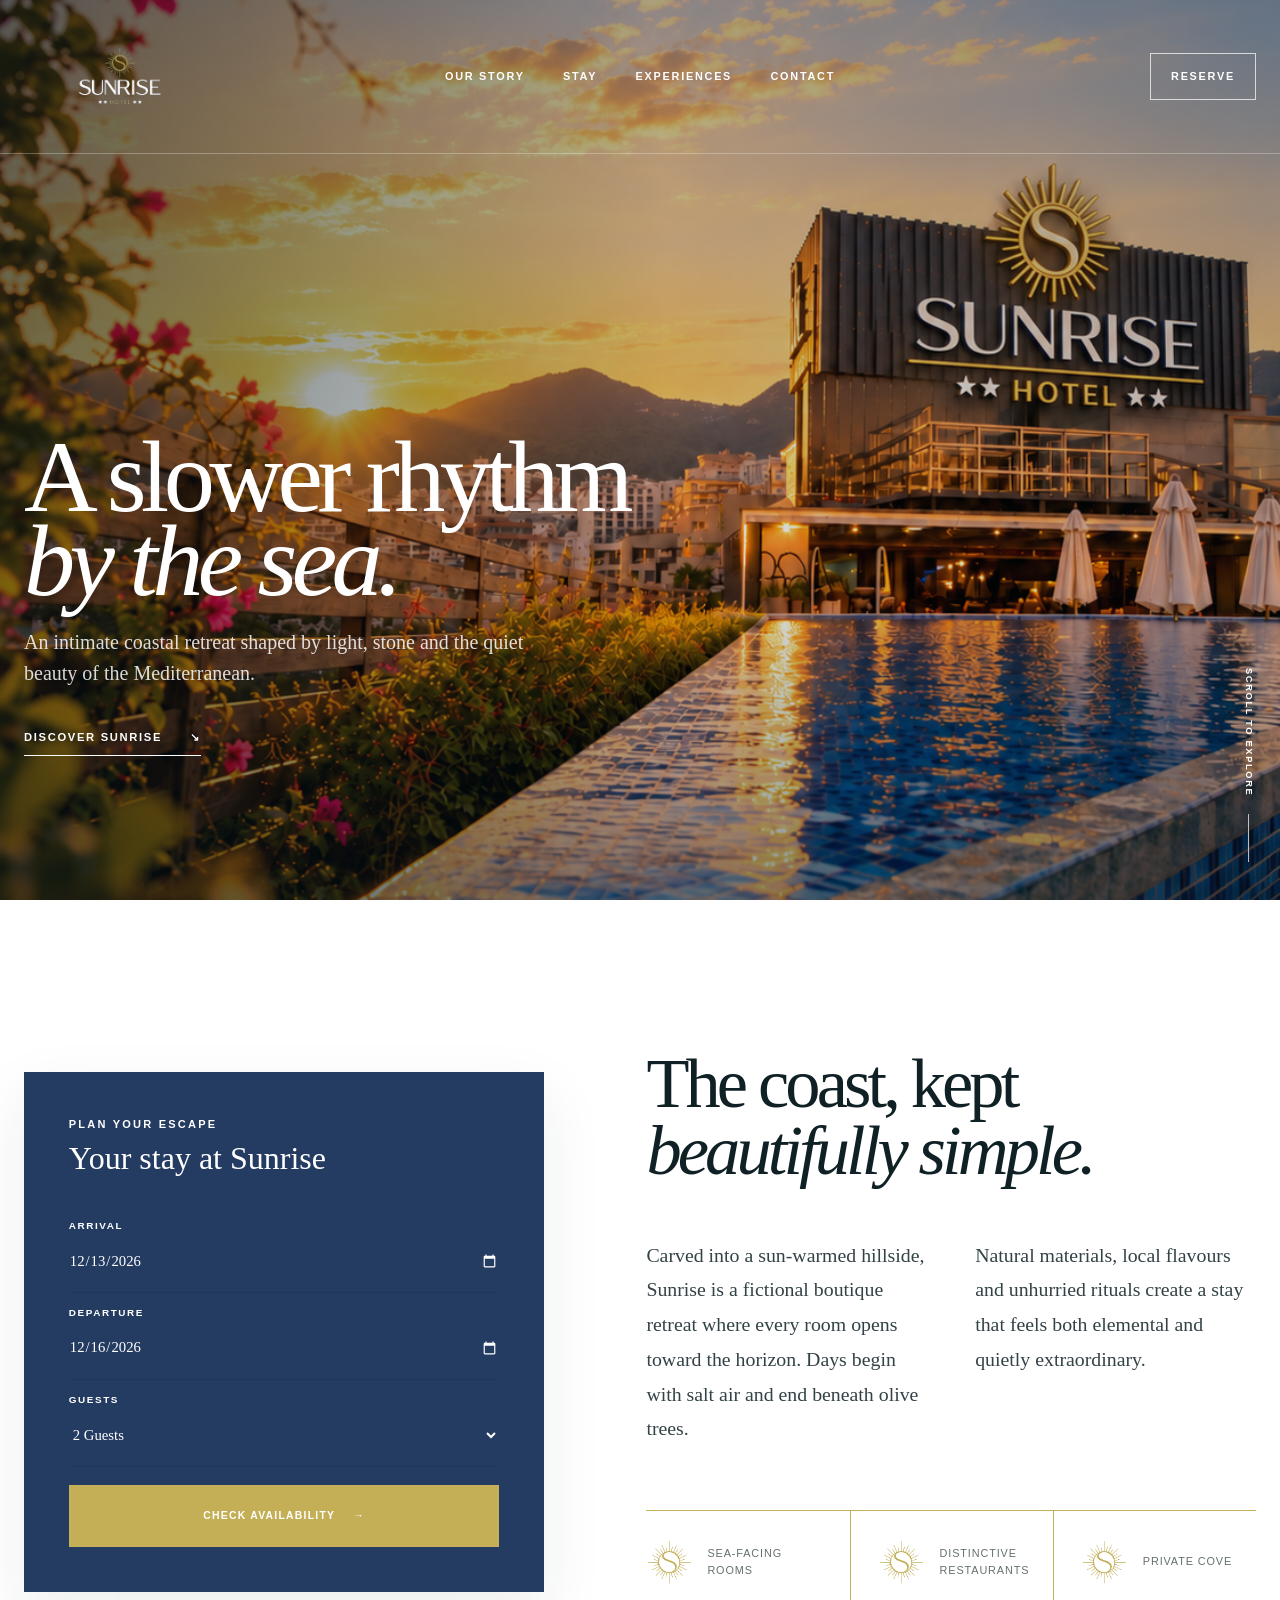
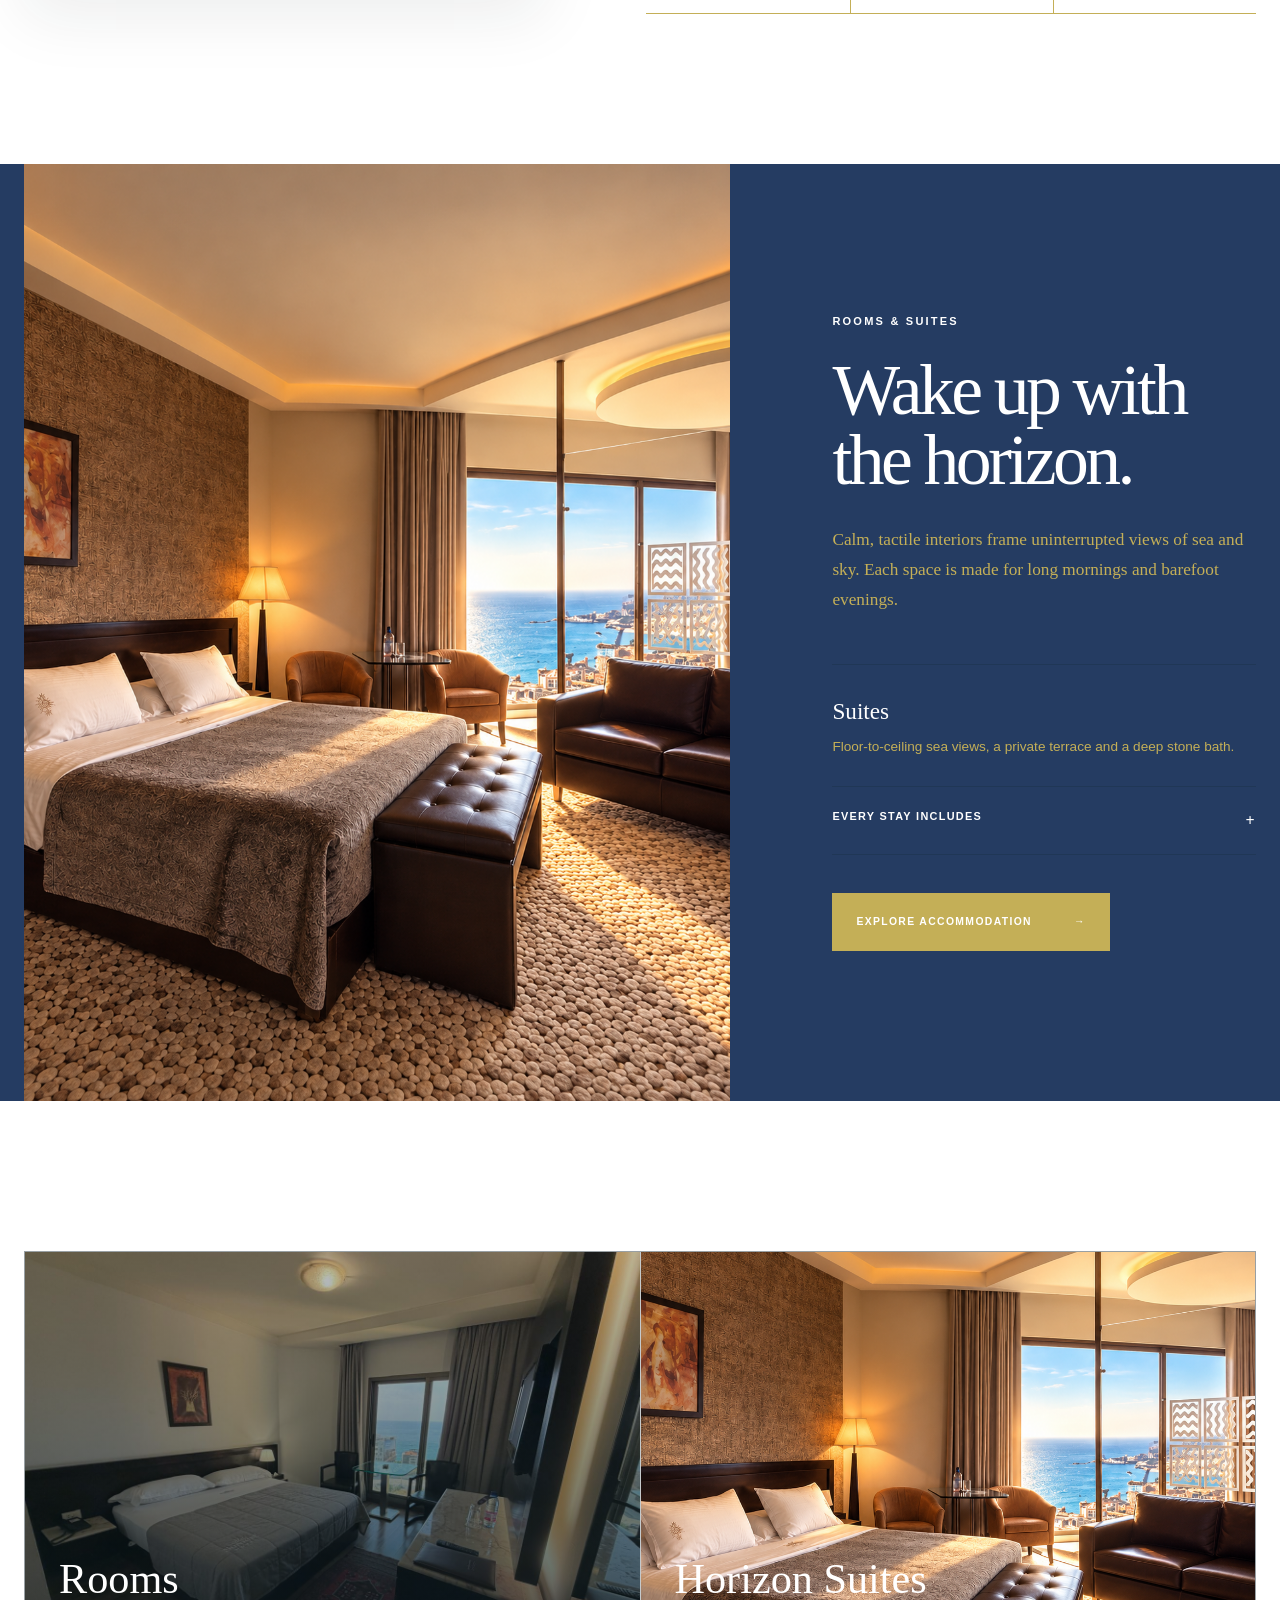
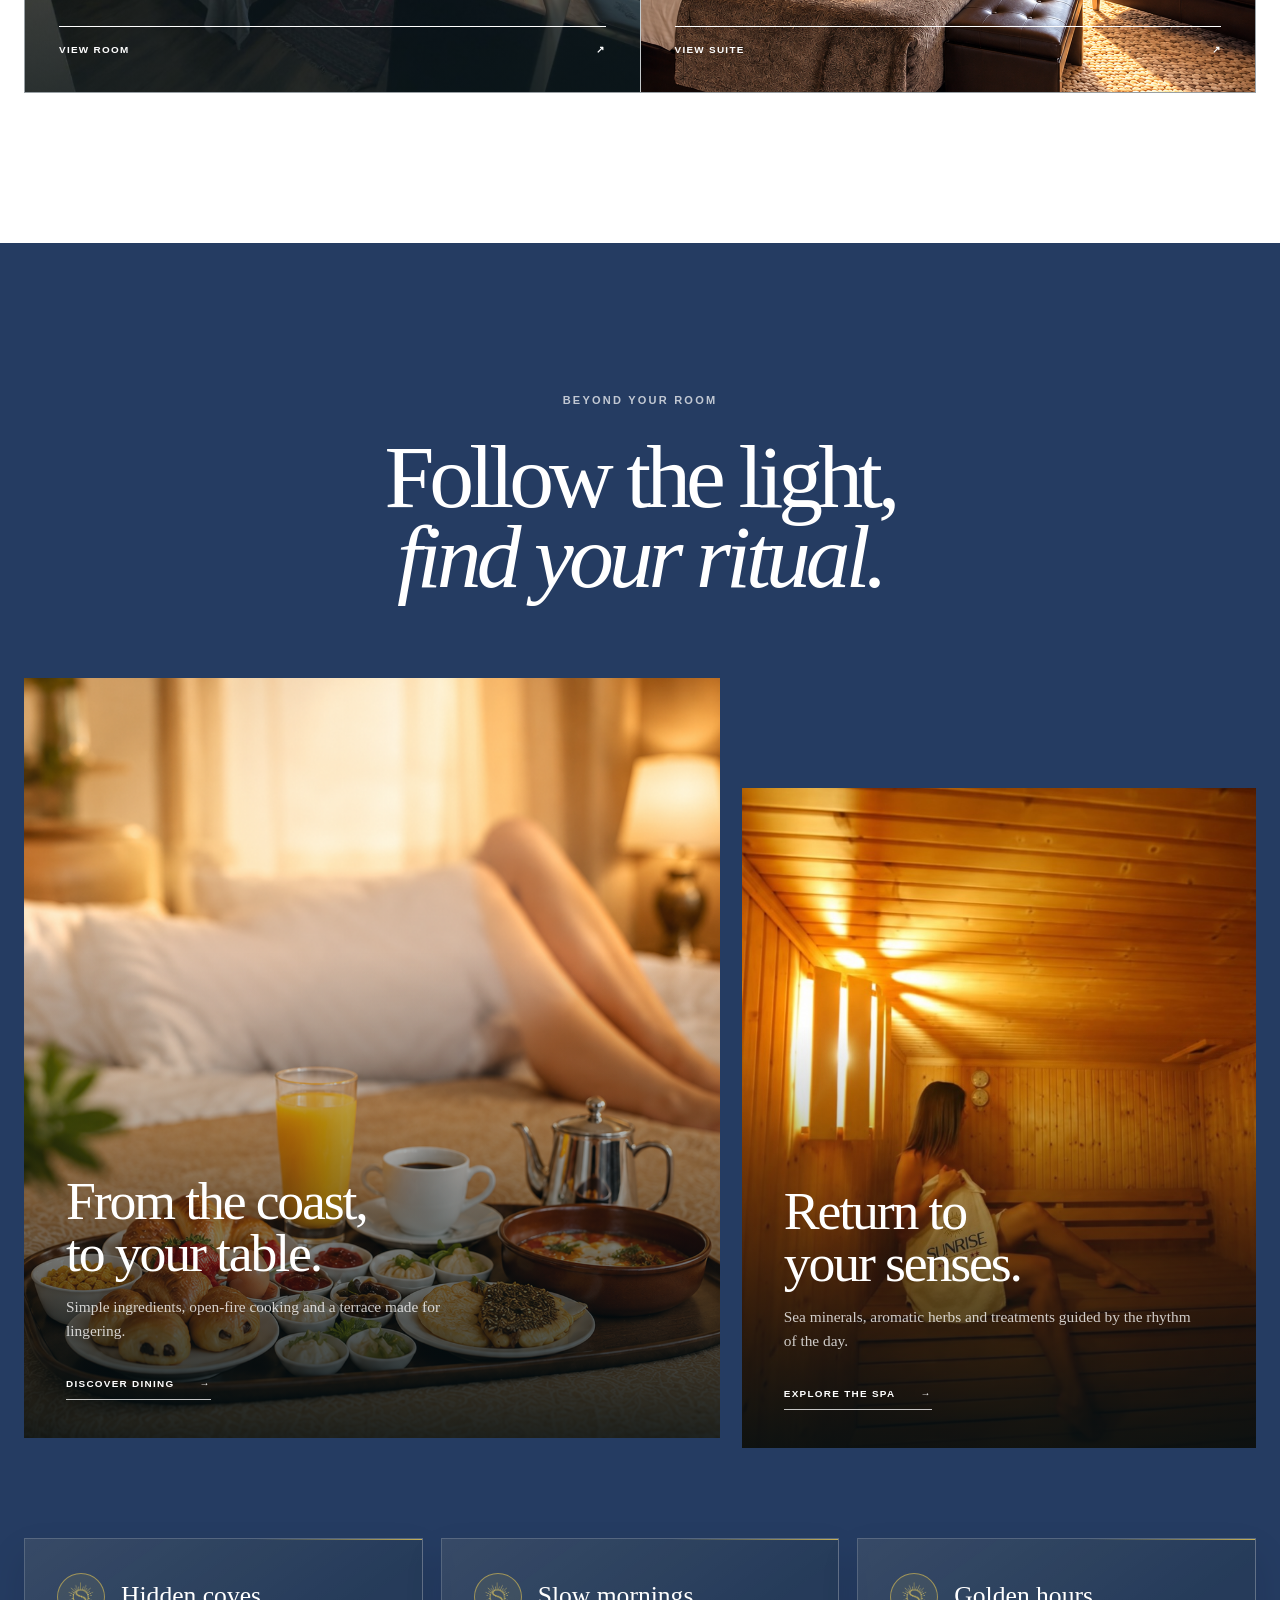
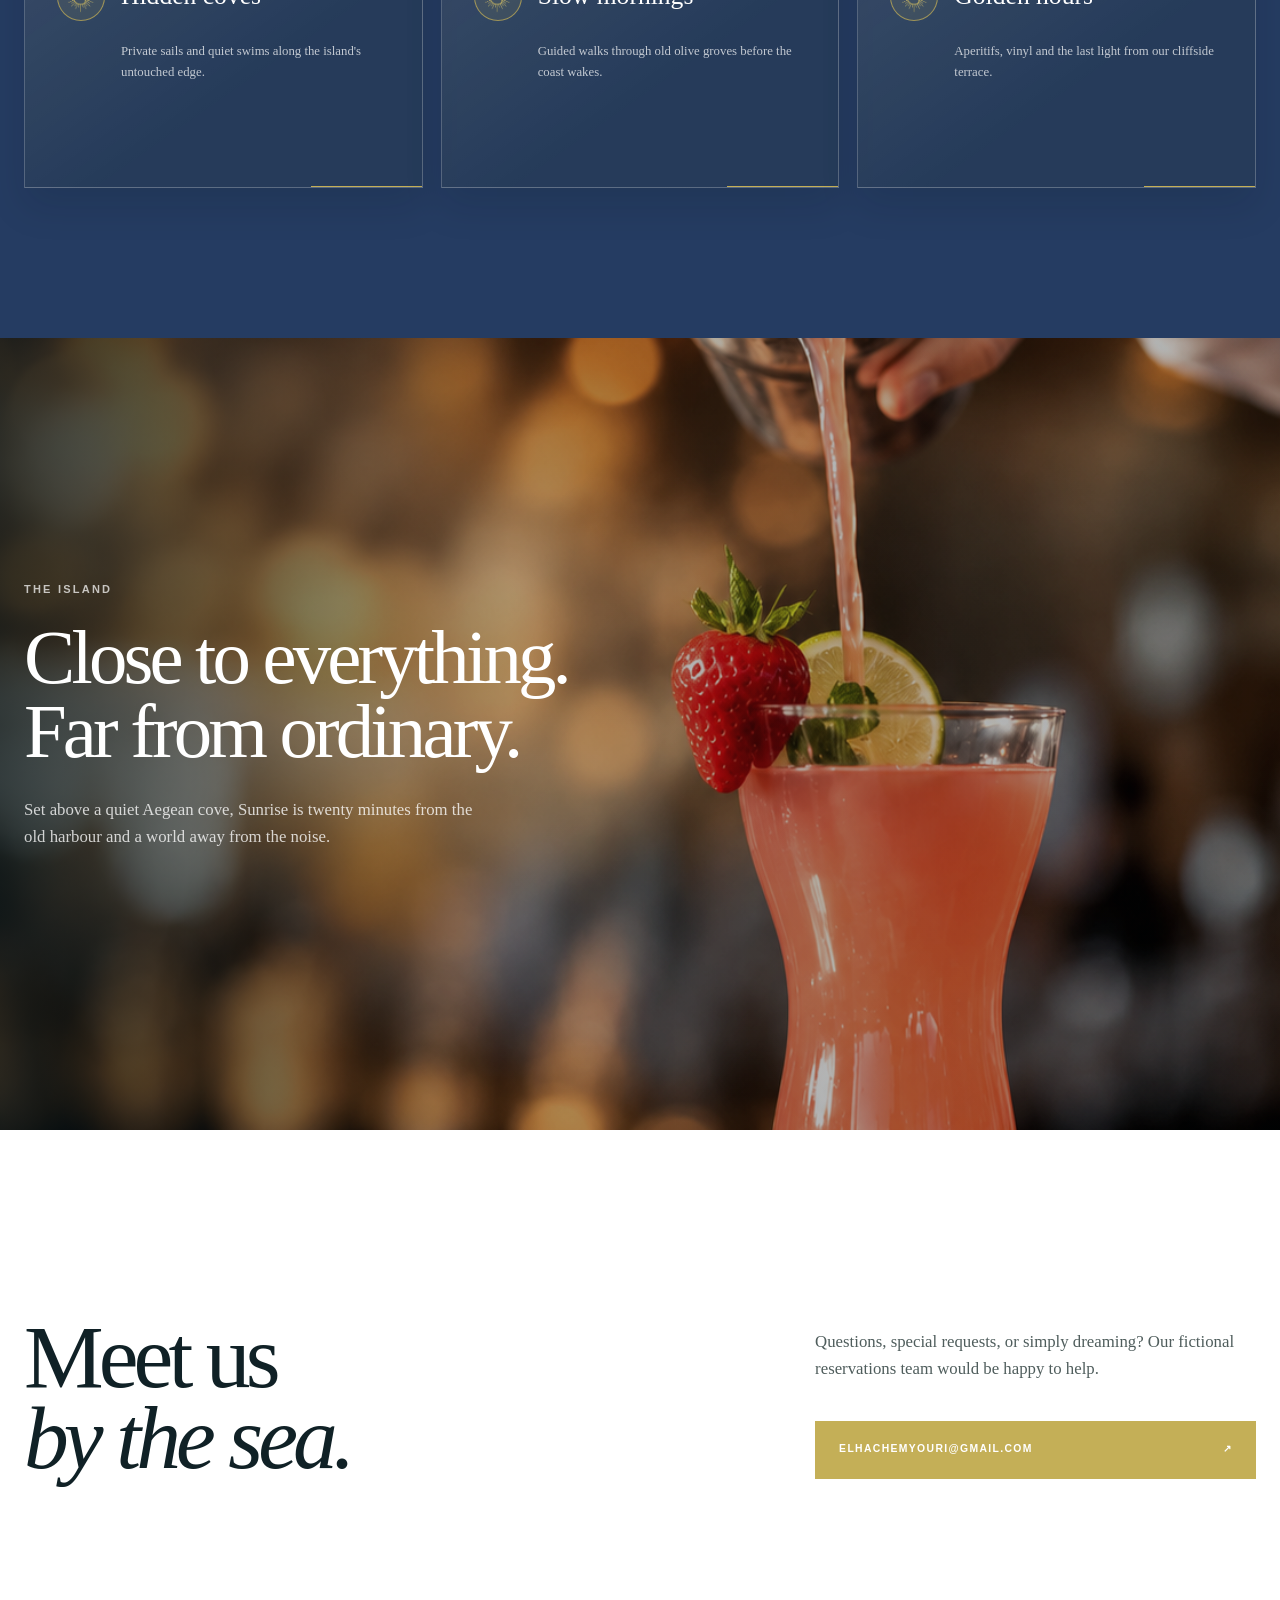
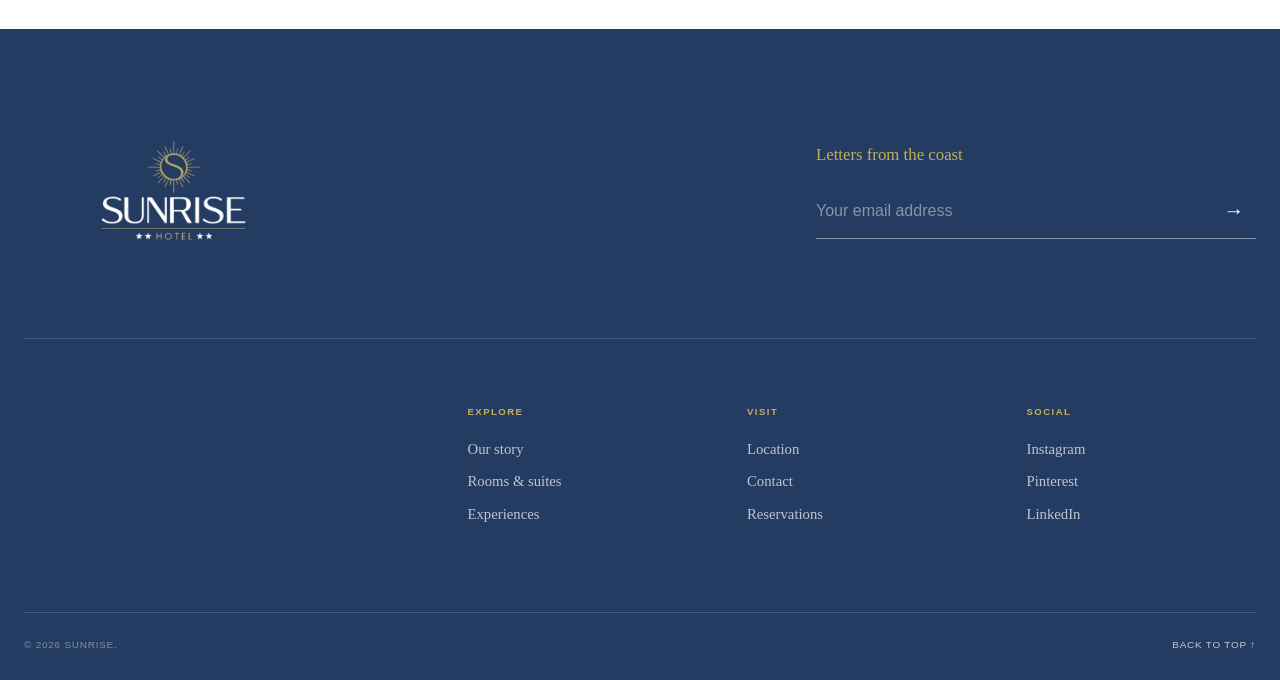
==== commit 26b795a0: "update" ====
--- a/homepage.html
+++ b/homepage.html
@@ -7,6 +7,7 @@
     <title>Sunrise Hotel</title>
     <script>document.documentElement.classList.add("js");</script>
     <link rel="stylesheet" href="homepage.css?v=4">
+    <link rel="icon" type="image/png" href="assets/images/iconnobg.png">
 </head>
 <body>
     <div class="page-loader" id="page-loader" role="status" aria-label="Loading Sunrise Hotel">
--- a/homepage.css
+++ b/homepage.css
@@ -840,7 +840,10 @@
 
 .stay-image-wrap {
     position: relative;
-    min-height: 720px;
+    align-self: stretch;
+    margin-top: -150px;
+    margin-right: 0;
+    margin-bottom: -150px;
     margin-left: min(0px, calc((100vw - 1440px) / -2));
     overflow: hidden;
 }
@@ -848,7 +851,6 @@
 .stay-image-wrap img {
     width: 100%;
     height: 100%;
-    min-height: 720px;
     object-fit: cover;
     transition: transform 900ms cubic-bezier(.2, .75, .25, 1);
 }
@@ -1590,11 +1592,6 @@
         gap: 55px;
     }
 
-    .stay-image-wrap,
-    .stay-image-wrap img {
-        min-height: 620px;
-    }
-
     .footer-links {
         padding-left: 18%;
     }
@@ -1603,10 +1600,6 @@
 @media (max-width: 820px) {
     :root {
         --page: min(100% - 36px, 1440px);
-    }
-
-    body {
-        background: #fff;
     }
 
     .section-pad {
@@ -1676,8 +1669,7 @@
         align-items: flex-start;
         justify-content: center;
         gap: 24px;
-        background: #fff;
-        color: #000;
+        background: var(--deep);
         opacity: 0;
         visibility: hidden;
         transform: translateY(-16px);
@@ -1700,10 +1692,6 @@
         transform: translateY(-4px) rotate(-45deg);
     }
 
-    .nav-toggle:checked~.nav-toggle-label span {
-        background: #000;
-    }
-
     .nav-toggle:checked~.nav-links {
         opacity: 1;
         visibility: visible;
@@ -1726,21 +1714,6 @@
     .booking-card {
         width: 100%;
         padding: 40px 24px;
-        background: #fff;
-        color: #000;
-    }
-
-    .booking-card .eyebrow,
-    .booking-card h2,
-    .booking-card label span,
-    .booking-card input,
-    .booking-card select,
-    .booking-card .booking-message {
-        color: #000;
-    }
-
-    .booking-form input[type="date"]::-webkit-calendar-picker-indicator {
-        filter: none;
     }
 
     .booking-card .booking-form {
@@ -1756,29 +1729,9 @@
         min-height: 58px;
     }
 
-    .booking-card .booking-form button,
-    .booking-card .booking-form button:hover,
-    .booking-card .booking-form button:focus-visible,
-    .availability-cta,
-    .availability-cta:hover,
-    .availability-cta:focus-visible,
-    .button-dark,
-    .button-dark:hover,
-    .button-dark:focus-visible {
-        background: #c4af57;
-        color: #fff;
-    }
-
     .availability-results {
         padding-top: 90px;
         padding-bottom: 95px;
-        background: #fff;
-        color: #000;
-    }
-
-    .availability-results .eyebrow,
-    .availability-results .availability-note {
-        color: #000;
     }
 
     .availability-heading {
@@ -1798,7 +1751,6 @@
 
     .availability-card {
         max-width: 580px;
-        background: #fff;
     }
 
     .introduction {
@@ -1829,23 +1781,11 @@
     .stay {
         grid-template-columns: 1fr;
         gap: 65px;
-        background: #fff;
-        color: #000;
-    }
-
-    .stay .eyebrow,
-    .stay-content h2,
-    .stay-content .lead,
-    .room-feature h3,
-    .room-feature p,
-    .stay summary,
-    .stay summary span,
-    .stay details ul {
-        color: #000;
     }
 
     .stay-image-wrap {
-        margin: 0;
+        margin-top: -95px;
+        margin-bottom: -95px;
     }
 
     .room-grid {
@@ -1858,22 +1798,6 @@
 
     .experience-grid {
         grid-template-columns: 1fr;
-    }
-
-    .experiences {
-        background: #fff;
-        color: #000;
-    }
-
-    .experiences .eyebrow,
-    .experiences-heading h2 {
-        color: #000;
-    }
-
-    .experience-card-copy,
-    .experience-card-copy p,
-    .experience-card-copy a {
-        color: #fff;
     }
 
     .experience-card-dining,
@@ -1889,20 +1813,6 @@
     .micro-experiences>div {
         min-height: 220px;
         padding: 30px 24px 34px;
-        border-color: rgba(0, 0, 0, 0.2);
-        background: #fff;
-        color: #000;
-        box-shadow: none;
-    }
-
-    .micro-experiences>div:hover,
-    .micro-experiences>div:focus-within {
-        border-color: rgba(196, 175, 87, 0.78);
-        background: #fff;
-    }
-
-    .micro-experiences p {
-        color: #000;
     }
 
     .contact {
@@ -1910,41 +1820,6 @@
         align-items: start;
     }
 
-    .contact .eyebrow {
-        color: #000;
-    }
-
-    footer {
-        background: #fff;
-        color: #000;
-    }
-
-    .brand-footer-logo {
-        filter: brightness(0);
-    }
-
-    .footer-top,
-    .footer-bottom {
-        border-color: rgba(0, 0, 0, 0.18);
-    }
-
-    .newsletter>p,
-    .newsletter input,
-    .newsletter input::placeholder,
-    .newsletter button,
-    .footer-links span,
-    .footer-links a,
-    .footer-links a:hover,
-    .footer-links a:focus-visible,
-    .footer-bottom,
-    .footer-bottom a {
-        color: #000;
-    }
-
-    .newsletter form {
-        border-color: rgba(0, 0, 0, 0.45);
-    }
-
     .footer-links {
         padding-left: 0;
     }
@@ -1953,6 +1828,11 @@
 @media (max-width: 560px) {
     .section-pad {
         padding: 78px 20px;
+    }
+
+    .stay-image-wrap {
+        margin-top: -78px;
+        margin-bottom: -78px;
     }
 
     .hero {
@@ -2057,6 +1937,7 @@
     }
 
     .stay-image-wrap img {
+        height: 440px;
         object-position: 58% center;
     }
 
